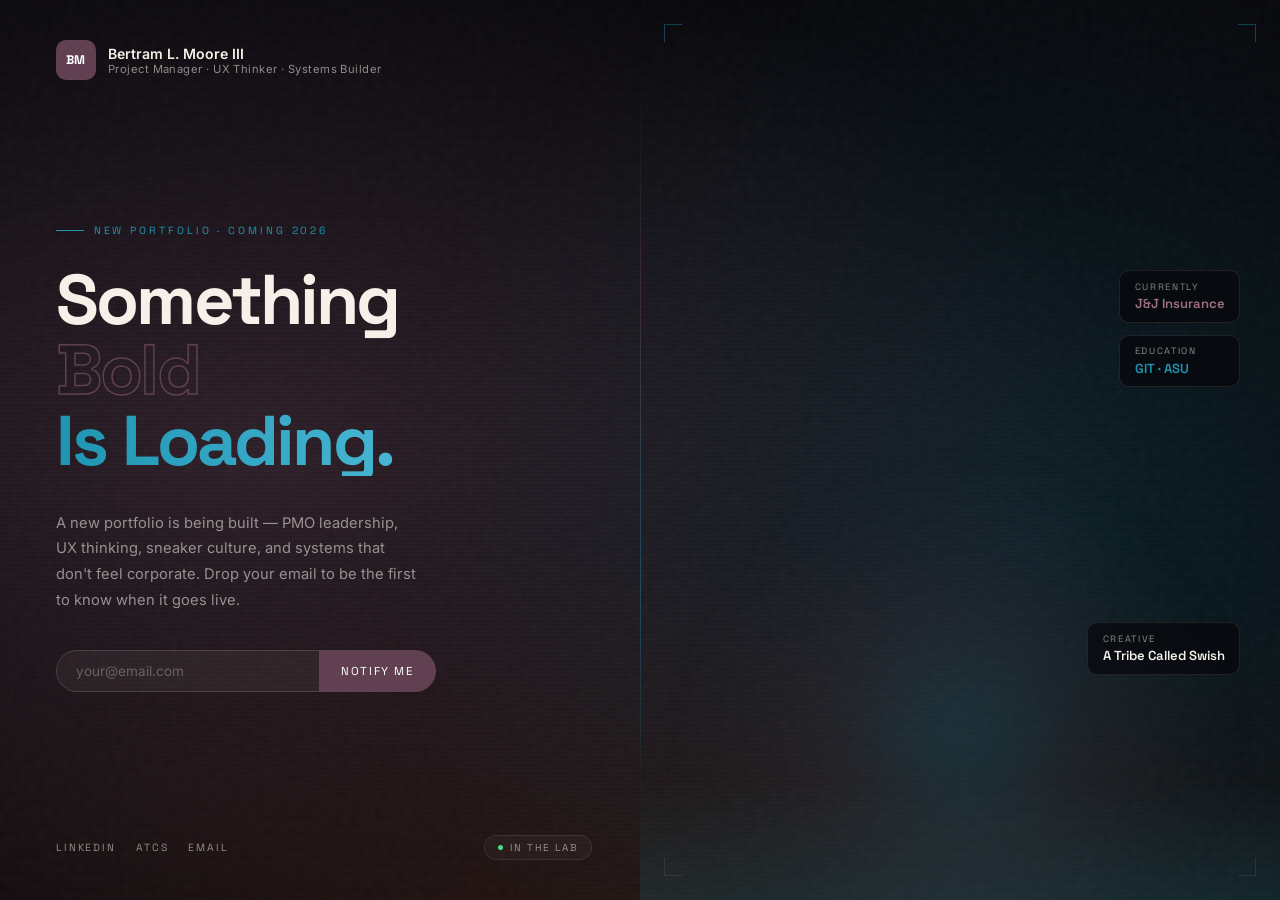
==== index.html @ ff836988 "Comming Soon Page coming soon page" ====
<!DOCTYPE html>
<html lang="en">
<head>
<meta charset="UTF-8"/>
<meta name="viewport" content="width=device-width, initial-scale=1.0"/>
<title>Bertram Moore — Coming Soon</title>
<link href="https://fonts.googleapis.com/css2?family=Space+Grotesk:wght@400;500;600;700&family=Inter:wght@300;400;500&display=swap" rel="stylesheet"/>
<style>
*, *::before, *::after { box-sizing: border-box; margin: 0; padding: 0; }

:root {
  --eggplant: #614051;
  --blue:     #1e95b2;
  --gold:     #dcc48e;
  --orange:   #e05a1a;
  --neon:     #39ff88;
  --text:     #f5f1e8;
  --muted:    rgba(245,241,232,0.55);
}

html, body {
  width: 100%; height: 100%;
  overflow: hidden;
}

body {
  background: #060608;
  color: var(--text);
  font-family: 'Inter', sans-serif;
  -webkit-font-smoothing: antialiased;
  position: relative;
}

/* ── BACKGROUND ── */
.bg-layer {
  position: fixed;
  inset: 0;
  z-index: 0;
}

/* Deep gradient base */
.bg-layer::before {
  content: '';
  position: absolute;
  inset: 0;
  background:
    radial-gradient(ellipse 70% 60% at 20% 50%, rgba(97,64,81,0.45), transparent),
    radial-gradient(ellipse 50% 70% at 80% 60%, rgba(30,149,178,0.18), transparent),
    radial-gradient(ellipse 80% 40% at 50% 100%, rgba(224,90,26,0.12), transparent),
    #06060a;
}

/* Scanline texture overlay */
.bg-layer::after {
  content: '';
  position: absolute;
  inset: 0;
  background-image: repeating-linear-gradient(
    0deg,
    transparent,
    transparent 2px,
    rgba(0,0,0,0.08) 2px,
    rgba(0,0,0,0.08) 4px
  );
  pointer-events: none;
}

/* Noise grain */
.grain {
  position: fixed;
  inset: -50%;
  width: 200%; height: 200%;
  z-index: 1;
  opacity: 0.035;
  pointer-events: none;
  background-image: url("data:image/svg+xml,%3Csvg viewBox='0 0 256 256' xmlns='http://www.w3.org/2000/svg'%3E%3Cfilter id='noise'%3E%3CfeTurbulence type='fractalNoise' baseFrequency='0.9' numOctaves='4' stitchTiles='stitch'/%3E%3C/filter%3E%3Crect width='100%25' height='100%25' filter='url(%23noise)'/%3E%3C/svg%3E");
  animation: grain-shift 0.5s steps(1) infinite;
}
@keyframes grain-shift {
  0%   { transform: translate(0, 0); }
  25%  { transform: translate(-2%, -3%); }
  50%  { transform: translate(3%, 1%); }
  75%  { transform: translate(-1%, 4%); }
  100% { transform: translate(2%, -2%); }
}

/* ── LAYOUT ── */
.page {
  position: relative;
  z-index: 10;
  width: 100vw;
  height: 100vh;
  display: grid;
  grid-template-columns: 1fr 1fr;
  overflow: hidden;
}

/* ── LEFT PANEL ── */
.left {
  display: flex;
  flex-direction: column;
  justify-content: space-between;
  padding: 2.5rem 3rem 2.5rem 3.5rem;
  position: relative;
  z-index: 10;
}

/* TOP — logo */
.logo-row {
  display: flex;
  align-items: center;
  gap: 0.75rem;
  opacity: 0;
  animation: fadeUp 0.8s ease 0.2s forwards;
}
.logo-mark {
  width: 40px; height: 40px;
  border-radius: 10px;
  background: var(--eggplant);
  display: flex; align-items: center; justify-content: center;
  font-family: 'Space Grotesk', sans-serif;
  font-size: 0.78rem; font-weight: 700;
  color: #fff; letter-spacing: 0.04em;
}
.logo-text {
  display: flex; flex-direction: column;
}
.logo-name {
  font-size: 0.88rem; font-weight: 600;
  color: var(--text);
}
.logo-role {
  font-size: 0.7rem;
  color: var(--muted);
  letter-spacing: 0.04em;
}

/* MIDDLE — main copy */
.hero-copy {
  flex: 1;
  display: flex;
  flex-direction: column;
  justify-content: center;
  padding: 2rem 0;
}

.kicker {
  display: inline-flex;
  align-items: center;
  gap: 0.6rem;
  font-family: 'Space Grotesk', sans-serif;
  font-size: 0.65rem;
  letter-spacing: 0.28em;
  text-transform: uppercase;
  color: var(--blue);
  margin-bottom: 1.75rem;
  opacity: 0;
  animation: fadeUp 0.8s ease 0.4s forwards;
}
.kicker-line {
  display: block;
  width: 28px; height: 1px;
  background: var(--blue);
}

.headline {
  font-family: 'Space Grotesk', sans-serif;
  font-size: clamp(3rem, 5.5vw, 5.2rem);
  font-weight: 700;
  letter-spacing: -0.04em;
  line-height: 1.0;
  padding-bottom: 0.15em;
  margin-bottom: 1.5rem;
  opacity: 0;
  animation: fadeUp 0.9s ease 0.55s forwards;
}

.headline .line-accent {
  display: block;
  color: transparent;
  -webkit-text-stroke: 1.5px var(--eggplant);
}

.headline .line-blue {
  display: block;
  background: linear-gradient(90deg, var(--blue), #5ec8e5);
  -webkit-background-clip: text;
  -webkit-text-fill-color: transparent;
  background-clip: text;
}

.subline {
  font-size: 0.92rem;
  color: var(--muted);
  line-height: 1.75;
  max-width: 360px;
  margin-bottom: 2.25rem;
  opacity: 0;
  animation: fadeUp 0.8s ease 0.7s forwards;
}

/* Notify form */
.notify-form {
  display: flex;
  gap: 0;
  max-width: 380px;
  opacity: 0;
  animation: fadeUp 0.8s ease 0.85s forwards;
}

.notify-input {
  flex: 1;
  background: rgba(245,241,232,0.05);
  border: 1px solid rgba(245,241,232,0.14);
  border-right: none;
  border-radius: 999px 0 0 999px;
  padding: 0.75rem 1.2rem;
  color: var(--text);
  font-family: 'Inter', sans-serif;
  font-size: 0.85rem;
  outline: none;
  transition: border-color 0.2s, background 0.2s;
}
.notify-input::placeholder { color: rgba(245,241,232,0.3); }
.notify-input:focus {
  border-color: rgba(30,149,178,0.5);
  background: rgba(30,149,178,0.05);
}

.notify-btn {
  background: var(--eggplant);
  color: #fff;
  border: none;
  border-radius: 0 999px 999px 0;
  padding: 0.75rem 1.4rem;
  font-family: 'Space Grotesk', sans-serif;
  font-size: 0.72rem;
  letter-spacing: 0.14em;
  text-transform: uppercase;
  cursor: pointer;
  transition: filter 0.18s, box-shadow 0.18s;
  white-space: nowrap;
}
.notify-btn:hover {
  filter: brightness(1.12);
  box-shadow: 0 4px 20px rgba(97,64,81,0.5);
}

/* BOTTOM — social + status */
.bottom-row {
  display: flex;
  align-items: center;
  justify-content: space-between;
  opacity: 0;
  animation: fadeUp 0.8s ease 1s forwards;
}

.social-links {
  display: flex;
  gap: 1.25rem;
}
.social-link {
  font-family: 'Space Grotesk', sans-serif;
  font-size: 0.65rem;
  letter-spacing: 0.18em;
  text-transform: uppercase;
  text-decoration: none;
  color: var(--muted);
  transition: color 0.2s;
}
.social-link:hover { color: var(--blue); }

.status-pill {
  display: inline-flex;
  align-items: center;
  gap: 0.45rem;
  font-family: 'Space Grotesk', sans-serif;
  font-size: 0.62rem;
  letter-spacing: 0.16em;
  text-transform: uppercase;
  color: var(--muted);
  padding: 0.3rem 0.8rem;
  border-radius: 999px;
  border: 1px solid rgba(245,241,232,0.1);
  background: rgba(245,241,232,0.03);
}
.status-dot {
  width: 5px; height: 5px;
  border-radius: 50%;
  background: #4ade80;
  animation: pulse-dot 2s ease-in-out infinite;
}
@keyframes pulse-dot {
  0%,100% { opacity: 1; box-shadow: 0 0 0 0 rgba(74,222,128,0.4); }
  50% { opacity: 0.6; box-shadow: 0 0 0 4px rgba(74,222,128,0); }
}

/* ── RIGHT PANEL — video ── */
.right {
  position: relative;
  display: flex;
  align-items: flex-end;
  justify-content: center;
  overflow: hidden;
}

/* Ambient glow behind character */
.glow-blob {
  position: absolute;
  bottom: -10%;
  left: 50%;
  transform: translateX(-50%);
  width: 500px;
  height: 500px;
  border-radius: 50%;
  background: radial-gradient(circle, rgba(30,149,178,0.22), rgba(97,64,81,0.15), transparent 70%);
  filter: blur(40px);
  animation: glow-breathe 4s ease-in-out infinite;
  z-index: 0;
}
@keyframes glow-breathe {
  0%,100% { opacity: 0.7; transform: translateX(-50%) scale(1); }
  50% { opacity: 1; transform: translateX(-50%) scale(1.08); }
}

/* Electric arc floor reflection */
.floor-line {
  position: absolute;
  bottom: 0;
  left: 0; right: 0;
  height: 120px;
  background: linear-gradient(
    to top,
    rgba(30,149,178,0.15),
    transparent
  );
  z-index: 1;
}

/* Vertical rule on left edge of right panel */
.right::before {
  content: '';
  position: absolute;
  left: 0; top: 10%; bottom: 10%;
  width: 1px;
  background: linear-gradient(
    to bottom,
    transparent,
    rgba(97,64,81,0.5) 30%,
    rgba(30,149,178,0.4) 70%,
    transparent
  );
  z-index: 5;
}

.video-wrap {
  position: relative;
  z-index: 10;
  width: 100%;
  height: 100%;
  display: flex;
  align-items: flex-end;
  justify-content: center;
}

video {
  height: 105%;
  width: auto;
  max-width: none;
  object-fit: contain;
  object-position: bottom center;
  /* mix-blend-mode: screen handles any remaining fringing */
  mix-blend-mode: screen;
  filter: drop-shadow(0 0 40px rgba(30,149,178,0.5)) drop-shadow(0 0 80px rgba(97,64,81,0.3));
  opacity: 0;
  animation: heroReveal 1.2s ease 0.3s forwards;
  transform-origin: bottom center;
}

@keyframes heroReveal {
  from { opacity: 0; transform: scale(0.97) translateY(20px); }
  to   { opacity: 1; transform: scale(1) translateY(0); }
}

/* Corner HUD elements */
.hud-tl, .hud-tr, .hud-bl, .hud-br {
  position: absolute;
  width: 18px; height: 18px;
  opacity: 0.4;
}
.hud-tl { top: 1.5rem; left: 1.5rem; border-top: 1.5px solid var(--blue); border-left: 1.5px solid var(--blue); }
.hud-tr { top: 1.5rem; right: 1.5rem; border-top: 1.5px solid var(--blue); border-right: 1.5px solid var(--blue); }
.hud-bl { bottom: 1.5rem; left: 1.5rem; border-bottom: 1.5px solid var(--eggplant); border-left: 1.5px solid var(--eggplant); }
.hud-br { bottom: 1.5rem; right: 1.5rem; border-bottom: 1.5px solid var(--eggplant); border-right: 1.5px solid var(--eggplant); }

/* Floating stat pills on right side */
.stat-float {
  position: absolute;
  right: 2.5rem;
  display: flex;
  flex-direction: column;
  gap: 0.75rem;
  z-index: 20;
}
.stat-float.top { top: 30%; }
.stat-float.bottom { bottom: 25%; }

.stat-chip {
  background: rgba(6,6,10,0.7);
  border: 1px solid rgba(245,241,232,0.1);
  border-radius: 10px;
  padding: 0.6rem 0.9rem;
  backdrop-filter: blur(12px);
  opacity: 0;
  animation: fadeLeft 0.7s ease forwards;
}
.stat-chip:nth-child(1) { animation-delay: 1.1s; }
.stat-chip:nth-child(2) { animation-delay: 1.3s; }

.stat-chip-label {
  font-family: 'Space Grotesk', sans-serif;
  font-size: 0.58rem;
  letter-spacing: 0.18em;
  text-transform: uppercase;
  color: var(--muted);
  margin-bottom: 0.15rem;
}
.stat-chip-value {
  font-family: 'Space Grotesk', sans-serif;
  font-size: 0.82rem;
  font-weight: 600;
  color: var(--text);
}
.stat-chip-value.blue { color: var(--blue); }
.stat-chip-value.egg { color: #a0707f; }

/* ── ANIMATIONS ── */
@keyframes fadeUp {
  from { opacity: 0; transform: translateY(18px); }
  to   { opacity: 1; transform: translateY(0); }
}
@keyframes fadeLeft {
  from { opacity: 0; transform: translateX(16px); }
  to   { opacity: 1; transform: translateX(0); }
}

/* ── SUCCESS STATE ── */
.success-msg {
  display: none;
  font-family: 'Space Grotesk', sans-serif;
  font-size: 0.8rem;
  letter-spacing: 0.12em;
  text-transform: uppercase;
  color: #4ade80;
  margin-top: 0.5rem;
}

/* ── RESPONSIVE ── */
@media (max-width: 580px) {
  .page {
    grid-template-columns: 1fr;
    grid-template-rows: auto 1fr;
    overflow-y: auto;
    height: auto;
    min-height: 100vh;
  }
  .left {
    padding: 2rem 1.75rem;
    order: 2;
  }
  .right {
    order: 1;
    height: 55vw;
    min-height: 280px;
  }
  video { height: 110%; }
  .stat-float { display: none; }
  html, body { overflow: auto; }
}
</style>
</head>
<body>

<div class="bg-layer"></div>
<div class="grain"></div>

<div class="page">

  <!-- ── LEFT ── -->
  <div class="left">

    <!-- Logo -->
    <div class="logo-row">
      <div class="logo-mark">BM</div>
      <div class="logo-text">
        <span class="logo-name">Bertram L. Moore III</span>
        <span class="logo-role">Project Manager · UX Thinker · Systems Builder</span>
      </div>
    </div>

    <!-- Hero copy -->
    <div class="hero-copy">
      <span class="kicker">
        <span class="kicker-line"></span>
        New Portfolio · Coming 2026
      </span>

      <h1 class="headline">
        Something<br/>
        <span class="line-accent">Bold</span>
        <span class="line-blue">Is Loading.</span>
      </h1>

      <p class="subline">
        A new portfolio is being built — PMO leadership, UX thinking, sneaker culture, and systems that don't feel corporate. Drop your email to be the first to know when it goes live.
      </p>

      <div>
        <form class="notify-form" id="notifyForm">
          <input
            class="notify-input"
            type="email"
            placeholder="your@email.com"
            required
            id="emailInput"
          />
          <button class="notify-btn" type="submit">Notify Me</button>
        </form>
        <p class="success-msg" id="successMsg">✓ &nbsp;You're on the list. See you soon.</p>
      </div>
    </div>

    <!-- Bottom row -->
    <div class="bottom-row">
      <div class="social-links">
        <a href="https://www.linkedin.com/in/bertram-moore/" target="_blank" class="social-link">LinkedIn</a>
        <a href="https://www.youtube.com/@atribecalledswish" target="_blank" class="social-link">ATCS</a>
        <a href="/cdn-cgi/l/email-protection#573f323b3b38173532252325363a3a383825327934383a" class="social-link">Email</a>
      </div>
      <span class="status-pill">
        <span class="status-dot"></span>
        In the Lab
      </span>
    </div>

  </div>

  <!-- ── RIGHT ── -->
  <div class="right">
    <div class="glow-blob"></div>
    <div class="floor-line"></div>

    <!-- HUD corners -->
    <div class="hud-tl"></div>
    <div class="hud-tr"></div>
    <div class="hud-bl"></div>
    <div class="hud-br"></div>

    <!-- Floating stat chips -->
    <div class="stat-float top">
      <div class="stat-chip">
        <div class="stat-chip-label">Currently</div>
        <div class="stat-chip-value egg">J&J Insurance</div>
      </div>
      <div class="stat-chip">
        <div class="stat-chip-label">Education</div>
        <div class="stat-chip-value blue">GIT · ASU</div>
      </div>
    </div>

    <div class="stat-float bottom">
      <div class="stat-chip" style="animation-delay:1.5s">
        <div class="stat-chip-label">Creative</div>
        <div class="stat-chip-value">A Tribe Called Swish</div>
      </div>
    </div>

    <!-- Video -->
    <div class="video-wrap">
      <video
        autoplay
        loop
        muted
        playsinline
        id="heroVideo"
        src="hero.mp4"
      ></video>
    </div>

  </div>

</div>

<script>
  // Video swap at mobile breakpoint
  const video = document.getElementById('heroVideo');
  const BREAKPOINT = 580;

  function updateVideo() {
    const desired = window.innerWidth <= BREAKPOINT ? 'hero2.mp4' : 'hero.mp4';
    if (video.getAttribute('src') !== desired) {
      video.src = desired;
      video.load();
      video.play().catch(() => {});
    }
  }

  updateVideo();
  window.addEventListener('resize', updateVideo);

  // Form submit
  const form = document.getElementById('notifyForm');
  const input = document.getElementById('emailInput');
  const msg = document.getElementById('successMsg');

  form.addEventListener('submit', (e) => {
    e.preventDefault();
    if (input.value) {
      form.style.display = 'none';
      msg.style.display = 'block';
    }
  });
</script>
</body>
</html>
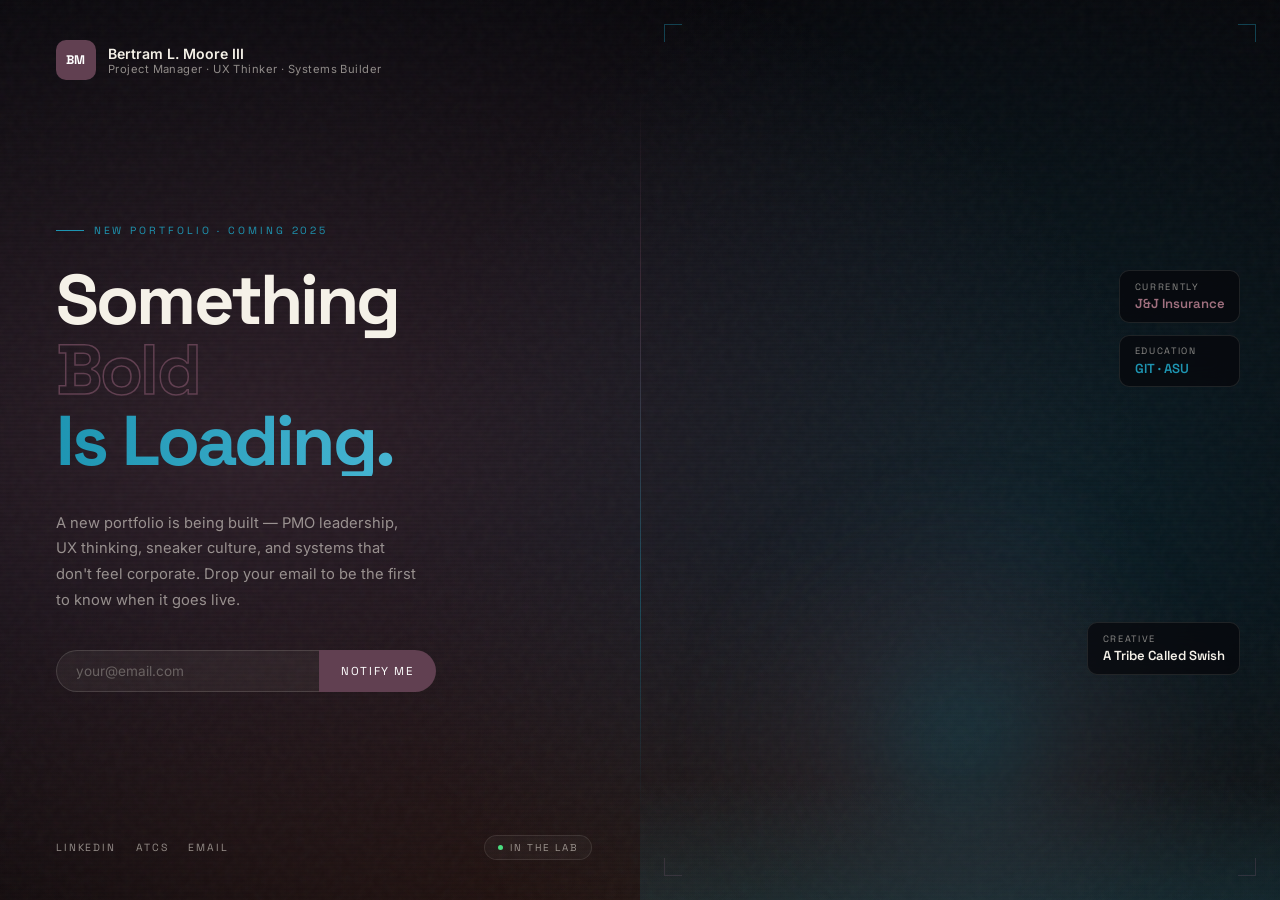
==== commit b7cb26af: "Update index.html" ====
--- a/index.html
+++ b/index.html
@@ -502,7 +502,7 @@
     <div class="hero-copy">
       <span class="kicker">
         <span class="kicker-line"></span>
-        New Portfolio · Coming 2026
+        New Portfolio · Coming 2025
       </span>
 
       <h1 class="headline">
@@ -613,11 +613,24 @@
   const input = document.getElementById('emailInput');
   const msg = document.getElementById('successMsg');
 
-  form.addEventListener('submit', (e) => {
+  form.addEventListener('submit', async (e) => {
     e.preventDefault();
     if (input.value) {
-      form.style.display = 'none';
-      msg.style.display = 'block';
+      try {
+        const res = await fetch('https://formspree.io/f/mbdzlgyp', {
+          method: 'POST',
+          headers: { 'Accept': 'application/json', 'Content-Type': 'application/json' },
+          body: JSON.stringify({ email: input.value })
+        });
+        if (res.ok) {
+          form.style.display = 'none';
+          msg.style.display = 'block';
+        } else {
+          alert('Something went wrong. Please try again.');
+        }
+      } catch (err) {
+        alert('Something went wrong. Please try again.');
+      }
     }
   });
 </script>
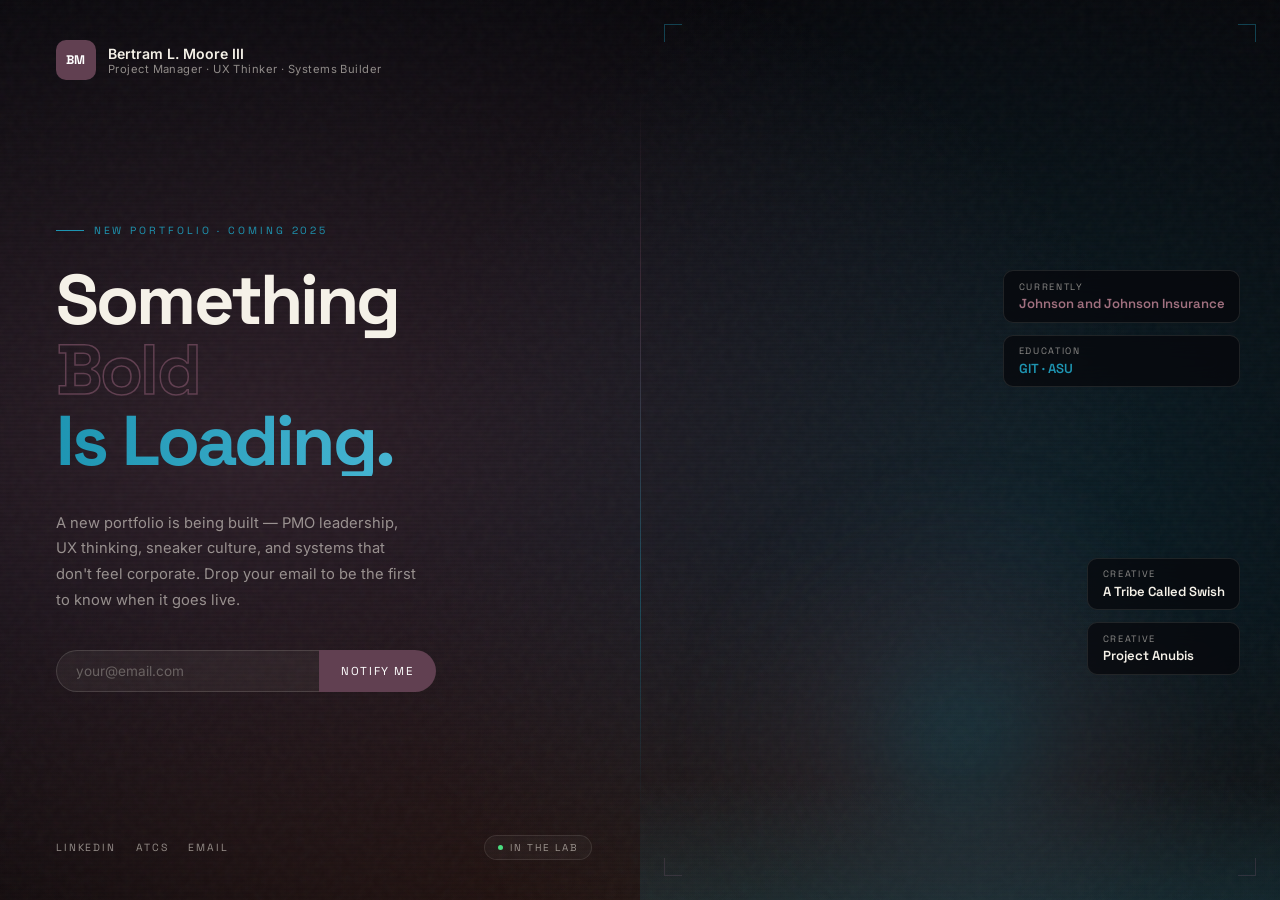
==== commit ac951edb: "Updated Currently, Form Others stuff Contact FOrm Update" ====
--- a/index.html
+++ b/index.html
@@ -560,7 +560,7 @@
     <div class="stat-float top">
       <div class="stat-chip">
         <div class="stat-chip-label">Currently</div>
-        <div class="stat-chip-value egg">J&J Insurance</div>
+        <div class="stat-chip-value egg">Johnson and Johnson Insurance</div>
       </div>
       <div class="stat-chip">
         <div class="stat-chip-label">Education</div>
@@ -572,6 +572,10 @@
       <div class="stat-chip" style="animation-delay:1.5s">
         <div class="stat-chip-label">Creative</div>
         <div class="stat-chip-value">A Tribe Called Swish</div>
+      </div>
+      <div class="stat-chip" style="animation-delay:1.7s">
+        <div class="stat-chip-label">Creative</div>
+        <div class="stat-chip-value">Project Anubis</div>
       </div>
     </div>
 
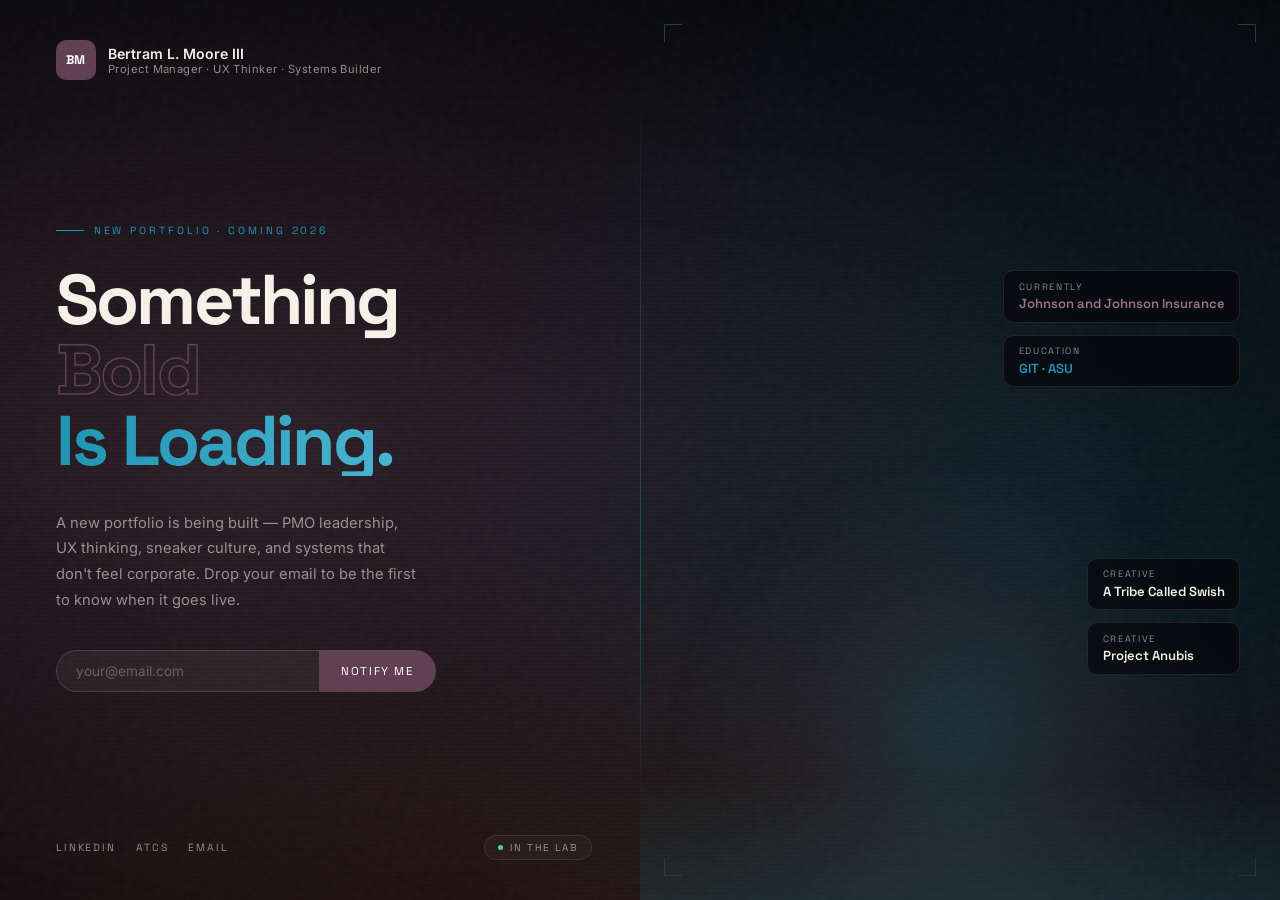
==== commit c4dc65a8: "Updates" ====
--- a/index.html
+++ b/index.html
@@ -456,7 +456,7 @@
 }
 
 /* ── RESPONSIVE ── */
-@media (max-width: 580px) {
+@media (max-width: 900px) {
   .page {
     grid-template-columns: 1fr;
     grid-template-rows: auto 1fr;
@@ -465,17 +465,22 @@
     min-height: 100vh;
   }
   .left {
-    padding: 2rem 1.75rem;
+    padding: 3rem 2rem;
     order: 2;
   }
+  .notify-form { max-width: 100%; }
   .right {
     order: 1;
-    height: 55vw;
-    min-height: 280px;
+    height: 60vw;
+    min-height: 320px;
   }
-  video { height: 110%; }
+  video { height: 115%; }
   .stat-float { display: none; }
   html, body { overflow: auto; }
+}
+@media (max-width: 580px) {
+  .headline { font-size: 3rem; }
+  .logo-row { flex-direction: column; align-items: flex-start; gap: 0.5rem; }
 }
 </style>
 </head>
@@ -502,7 +507,7 @@
     <div class="hero-copy">
       <span class="kicker">
         <span class="kicker-line"></span>
-        New Portfolio · Coming 2025
+        New Portfolio · Coming 2026
       </span>
 
       <h1 class="headline">
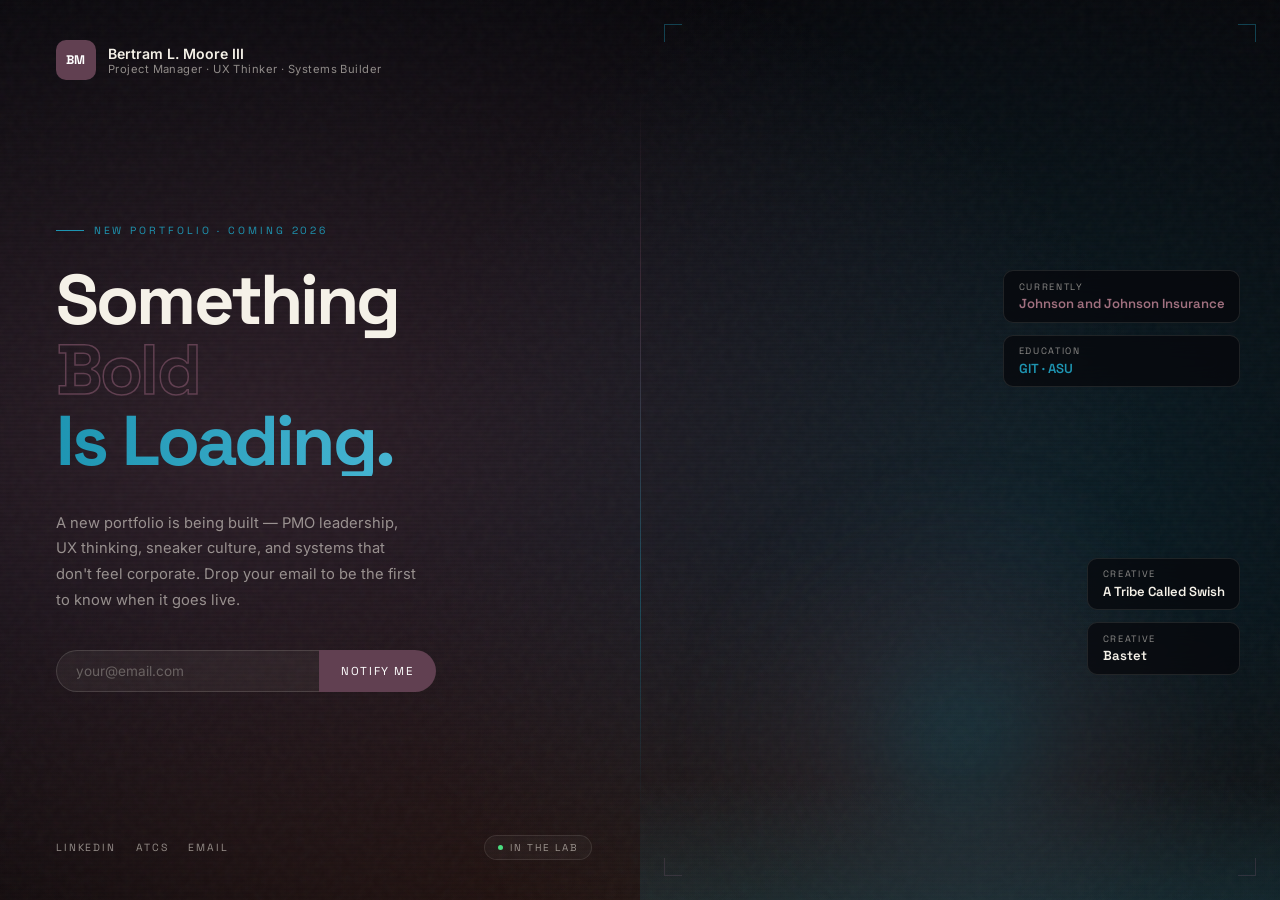
==== commit 48fbfda3: "Update" ====
--- a/index.html
+++ b/index.html
@@ -1,606 +1,756 @@
 <!DOCTYPE html>
 <html lang="en">
+
 <head>
-<meta charset="UTF-8"/>
-<meta name="viewport" content="width=device-width, initial-scale=1.0"/>
-<title>Bertram Moore — Coming Soon</title>
-<link href="https://fonts.googleapis.com/css2?family=Space+Grotesk:wght@400;500;600;700&family=Inter:wght@300;400;500&display=swap" rel="stylesheet"/>
-<style>
-*, *::before, *::after { box-sizing: border-box; margin: 0; padding: 0; }
-
-:root {
-  --eggplant: #614051;
-  --blue:     #1e95b2;
-  --gold:     #dcc48e;
-  --orange:   #e05a1a;
-  --neon:     #39ff88;
-  --text:     #f5f1e8;
-  --muted:    rgba(245,241,232,0.55);
-}
-
-html, body {
-  width: 100%; height: 100%;
-  overflow: hidden;
-}
-
-body {
-  background: #060608;
-  color: var(--text);
-  font-family: 'Inter', sans-serif;
-  -webkit-font-smoothing: antialiased;
-  position: relative;
-}
-
-/* ── BACKGROUND ── */
-.bg-layer {
-  position: fixed;
-  inset: 0;
-  z-index: 0;
-}
-
-/* Deep gradient base */
-.bg-layer::before {
-  content: '';
-  position: absolute;
-  inset: 0;
-  background:
-    radial-gradient(ellipse 70% 60% at 20% 50%, rgba(97,64,81,0.45), transparent),
-    radial-gradient(ellipse 50% 70% at 80% 60%, rgba(30,149,178,0.18), transparent),
-    radial-gradient(ellipse 80% 40% at 50% 100%, rgba(224,90,26,0.12), transparent),
-    #06060a;
-}
-
-/* Scanline texture overlay */
-.bg-layer::after {
-  content: '';
-  position: absolute;
-  inset: 0;
-  background-image: repeating-linear-gradient(
-    0deg,
-    transparent,
-    transparent 2px,
-    rgba(0,0,0,0.08) 2px,
-    rgba(0,0,0,0.08) 4px
-  );
-  pointer-events: none;
-}
-
-/* Noise grain */
-.grain {
-  position: fixed;
-  inset: -50%;
-  width: 200%; height: 200%;
-  z-index: 1;
-  opacity: 0.035;
-  pointer-events: none;
-  background-image: url("data:image/svg+xml,%3Csvg viewBox='0 0 256 256' xmlns='http://www.w3.org/2000/svg'%3E%3Cfilter id='noise'%3E%3CfeTurbulence type='fractalNoise' baseFrequency='0.9' numOctaves='4' stitchTiles='stitch'/%3E%3C/filter%3E%3Crect width='100%25' height='100%25' filter='url(%23noise)'/%3E%3C/svg%3E");
-  animation: grain-shift 0.5s steps(1) infinite;
-}
-@keyframes grain-shift {
-  0%   { transform: translate(0, 0); }
-  25%  { transform: translate(-2%, -3%); }
-  50%  { transform: translate(3%, 1%); }
-  75%  { transform: translate(-1%, 4%); }
-  100% { transform: translate(2%, -2%); }
-}
-
-/* ── LAYOUT ── */
-.page {
-  position: relative;
-  z-index: 10;
-  width: 100vw;
-  height: 100vh;
-  display: grid;
-  grid-template-columns: 1fr 1fr;
-  overflow: hidden;
-}
-
-/* ── LEFT PANEL ── */
-.left {
-  display: flex;
-  flex-direction: column;
-  justify-content: space-between;
-  padding: 2.5rem 3rem 2.5rem 3.5rem;
-  position: relative;
-  z-index: 10;
-}
-
-/* TOP — logo */
-.logo-row {
-  display: flex;
-  align-items: center;
-  gap: 0.75rem;
-  opacity: 0;
-  animation: fadeUp 0.8s ease 0.2s forwards;
-}
-.logo-mark {
-  width: 40px; height: 40px;
-  border-radius: 10px;
-  background: var(--eggplant);
-  display: flex; align-items: center; justify-content: center;
-  font-family: 'Space Grotesk', sans-serif;
-  font-size: 0.78rem; font-weight: 700;
-  color: #fff; letter-spacing: 0.04em;
-}
-.logo-text {
-  display: flex; flex-direction: column;
-}
-.logo-name {
-  font-size: 0.88rem; font-weight: 600;
-  color: var(--text);
-}
-.logo-role {
-  font-size: 0.7rem;
-  color: var(--muted);
-  letter-spacing: 0.04em;
-}
-
-/* MIDDLE — main copy */
-.hero-copy {
-  flex: 1;
-  display: flex;
-  flex-direction: column;
-  justify-content: center;
-  padding: 2rem 0;
-}
-
-.kicker {
-  display: inline-flex;
-  align-items: center;
-  gap: 0.6rem;
-  font-family: 'Space Grotesk', sans-serif;
-  font-size: 0.65rem;
-  letter-spacing: 0.28em;
-  text-transform: uppercase;
-  color: var(--blue);
-  margin-bottom: 1.75rem;
-  opacity: 0;
-  animation: fadeUp 0.8s ease 0.4s forwards;
-}
-.kicker-line {
-  display: block;
-  width: 28px; height: 1px;
-  background: var(--blue);
-}
-
-.headline {
-  font-family: 'Space Grotesk', sans-serif;
-  font-size: clamp(3rem, 5.5vw, 5.2rem);
-  font-weight: 700;
-  letter-spacing: -0.04em;
-  line-height: 1.0;
-  padding-bottom: 0.15em;
-  margin-bottom: 1.5rem;
-  opacity: 0;
-  animation: fadeUp 0.9s ease 0.55s forwards;
-}
-
-.headline .line-accent {
-  display: block;
-  color: transparent;
-  -webkit-text-stroke: 1.5px var(--eggplant);
-}
-
-.headline .line-blue {
-  display: block;
-  background: linear-gradient(90deg, var(--blue), #5ec8e5);
-  -webkit-background-clip: text;
-  -webkit-text-fill-color: transparent;
-  background-clip: text;
-}
-
-.subline {
-  font-size: 0.92rem;
-  color: var(--muted);
-  line-height: 1.75;
-  max-width: 360px;
-  margin-bottom: 2.25rem;
-  opacity: 0;
-  animation: fadeUp 0.8s ease 0.7s forwards;
-}
-
-/* Notify form */
-.notify-form {
-  display: flex;
-  gap: 0;
-  max-width: 380px;
-  opacity: 0;
-  animation: fadeUp 0.8s ease 0.85s forwards;
-}
-
-.notify-input {
-  flex: 1;
-  background: rgba(245,241,232,0.05);
-  border: 1px solid rgba(245,241,232,0.14);
-  border-right: none;
-  border-radius: 999px 0 0 999px;
-  padding: 0.75rem 1.2rem;
-  color: var(--text);
-  font-family: 'Inter', sans-serif;
-  font-size: 0.85rem;
-  outline: none;
-  transition: border-color 0.2s, background 0.2s;
-}
-.notify-input::placeholder { color: rgba(245,241,232,0.3); }
-.notify-input:focus {
-  border-color: rgba(30,149,178,0.5);
-  background: rgba(30,149,178,0.05);
-}
-
-.notify-btn {
-  background: var(--eggplant);
-  color: #fff;
-  border: none;
-  border-radius: 0 999px 999px 0;
-  padding: 0.75rem 1.4rem;
-  font-family: 'Space Grotesk', sans-serif;
-  font-size: 0.72rem;
-  letter-spacing: 0.14em;
-  text-transform: uppercase;
-  cursor: pointer;
-  transition: filter 0.18s, box-shadow 0.18s;
-  white-space: nowrap;
-}
-.notify-btn:hover {
-  filter: brightness(1.12);
-  box-shadow: 0 4px 20px rgba(97,64,81,0.5);
-}
-
-/* BOTTOM — social + status */
-.bottom-row {
-  display: flex;
-  align-items: center;
-  justify-content: space-between;
-  opacity: 0;
-  animation: fadeUp 0.8s ease 1s forwards;
-}
-
-.social-links {
-  display: flex;
-  gap: 1.25rem;
-}
-.social-link {
-  font-family: 'Space Grotesk', sans-serif;
-  font-size: 0.65rem;
-  letter-spacing: 0.18em;
-  text-transform: uppercase;
-  text-decoration: none;
-  color: var(--muted);
-  transition: color 0.2s;
-}
-.social-link:hover { color: var(--blue); }
-
-.status-pill {
-  display: inline-flex;
-  align-items: center;
-  gap: 0.45rem;
-  font-family: 'Space Grotesk', sans-serif;
-  font-size: 0.62rem;
-  letter-spacing: 0.16em;
-  text-transform: uppercase;
-  color: var(--muted);
-  padding: 0.3rem 0.8rem;
-  border-radius: 999px;
-  border: 1px solid rgba(245,241,232,0.1);
-  background: rgba(245,241,232,0.03);
-}
-.status-dot {
-  width: 5px; height: 5px;
-  border-radius: 50%;
-  background: #4ade80;
-  animation: pulse-dot 2s ease-in-out infinite;
-}
-@keyframes pulse-dot {
-  0%,100% { opacity: 1; box-shadow: 0 0 0 0 rgba(74,222,128,0.4); }
-  50% { opacity: 0.6; box-shadow: 0 0 0 4px rgba(74,222,128,0); }
-}
-
-/* ── RIGHT PANEL — video ── */
-.right {
-  position: relative;
-  display: flex;
-  align-items: flex-end;
-  justify-content: center;
-  overflow: hidden;
-}
-
-/* Ambient glow behind character */
-.glow-blob {
-  position: absolute;
-  bottom: -10%;
-  left: 50%;
-  transform: translateX(-50%);
-  width: 500px;
-  height: 500px;
-  border-radius: 50%;
-  background: radial-gradient(circle, rgba(30,149,178,0.22), rgba(97,64,81,0.15), transparent 70%);
-  filter: blur(40px);
-  animation: glow-breathe 4s ease-in-out infinite;
-  z-index: 0;
-}
-@keyframes glow-breathe {
-  0%,100% { opacity: 0.7; transform: translateX(-50%) scale(1); }
-  50% { opacity: 1; transform: translateX(-50%) scale(1.08); }
-}
-
-/* Electric arc floor reflection */
-.floor-line {
-  position: absolute;
-  bottom: 0;
-  left: 0; right: 0;
-  height: 120px;
-  background: linear-gradient(
-    to top,
-    rgba(30,149,178,0.15),
-    transparent
-  );
-  z-index: 1;
-}
-
-/* Vertical rule on left edge of right panel */
-.right::before {
-  content: '';
-  position: absolute;
-  left: 0; top: 10%; bottom: 10%;
-  width: 1px;
-  background: linear-gradient(
-    to bottom,
-    transparent,
-    rgba(97,64,81,0.5) 30%,
-    rgba(30,149,178,0.4) 70%,
-    transparent
-  );
-  z-index: 5;
-}
-
-.video-wrap {
-  position: relative;
-  z-index: 10;
-  width: 100%;
-  height: 100%;
-  display: flex;
-  align-items: flex-end;
-  justify-content: center;
-}
-
-video {
-  height: 105%;
-  width: auto;
-  max-width: none;
-  object-fit: contain;
-  object-position: bottom center;
-  /* mix-blend-mode: screen handles any remaining fringing */
-  mix-blend-mode: screen;
-  filter: drop-shadow(0 0 40px rgba(30,149,178,0.5)) drop-shadow(0 0 80px rgba(97,64,81,0.3));
-  opacity: 0;
-  animation: heroReveal 1.2s ease 0.3s forwards;
-  transform-origin: bottom center;
-}
-
-@keyframes heroReveal {
-  from { opacity: 0; transform: scale(0.97) translateY(20px); }
-  to   { opacity: 1; transform: scale(1) translateY(0); }
-}
-
-/* Corner HUD elements */
-.hud-tl, .hud-tr, .hud-bl, .hud-br {
-  position: absolute;
-  width: 18px; height: 18px;
-  opacity: 0.4;
-}
-.hud-tl { top: 1.5rem; left: 1.5rem; border-top: 1.5px solid var(--blue); border-left: 1.5px solid var(--blue); }
-.hud-tr { top: 1.5rem; right: 1.5rem; border-top: 1.5px solid var(--blue); border-right: 1.5px solid var(--blue); }
-.hud-bl { bottom: 1.5rem; left: 1.5rem; border-bottom: 1.5px solid var(--eggplant); border-left: 1.5px solid var(--eggplant); }
-.hud-br { bottom: 1.5rem; right: 1.5rem; border-bottom: 1.5px solid var(--eggplant); border-right: 1.5px solid var(--eggplant); }
-
-/* Floating stat pills on right side */
-.stat-float {
-  position: absolute;
-  right: 2.5rem;
-  display: flex;
-  flex-direction: column;
-  gap: 0.75rem;
-  z-index: 20;
-}
-.stat-float.top { top: 30%; }
-.stat-float.bottom { bottom: 25%; }
-
-.stat-chip {
-  background: rgba(6,6,10,0.7);
-  border: 1px solid rgba(245,241,232,0.1);
-  border-radius: 10px;
-  padding: 0.6rem 0.9rem;
-  backdrop-filter: blur(12px);
-  opacity: 0;
-  animation: fadeLeft 0.7s ease forwards;
-}
-.stat-chip:nth-child(1) { animation-delay: 1.1s; }
-.stat-chip:nth-child(2) { animation-delay: 1.3s; }
-
-.stat-chip-label {
-  font-family: 'Space Grotesk', sans-serif;
-  font-size: 0.58rem;
-  letter-spacing: 0.18em;
-  text-transform: uppercase;
-  color: var(--muted);
-  margin-bottom: 0.15rem;
-}
-.stat-chip-value {
-  font-family: 'Space Grotesk', sans-serif;
-  font-size: 0.82rem;
-  font-weight: 600;
-  color: var(--text);
-}
-.stat-chip-value.blue { color: var(--blue); }
-.stat-chip-value.egg { color: #a0707f; }
-
-/* ── ANIMATIONS ── */
-@keyframes fadeUp {
-  from { opacity: 0; transform: translateY(18px); }
-  to   { opacity: 1; transform: translateY(0); }
-}
-@keyframes fadeLeft {
-  from { opacity: 0; transform: translateX(16px); }
-  to   { opacity: 1; transform: translateX(0); }
-}
-
-/* ── SUCCESS STATE ── */
-.success-msg {
-  display: none;
-  font-family: 'Space Grotesk', sans-serif;
-  font-size: 0.8rem;
-  letter-spacing: 0.12em;
-  text-transform: uppercase;
-  color: #4ade80;
-  margin-top: 0.5rem;
-}
-
-/* ── RESPONSIVE ── */
-@media (max-width: 900px) {
-  .page {
-    grid-template-columns: 1fr;
-    grid-template-rows: auto 1fr;
-    overflow-y: auto;
-    height: auto;
-    min-height: 100vh;
-  }
-  .left {
-    padding: 3rem 2rem;
-    order: 2;
-  }
-  .notify-form { max-width: 100%; }
-  .right {
-    order: 1;
-    height: 60vw;
-    min-height: 320px;
-  }
-  video { height: 115%; }
-  .stat-float { display: none; }
-  html, body { overflow: auto; }
-}
-@media (max-width: 580px) {
-  .headline { font-size: 3rem; }
-  .logo-row { flex-direction: column; align-items: flex-start; gap: 0.5rem; }
-}
-</style>
+  <meta charset="UTF-8" />
+  <meta name="viewport" content="width=device-width, initial-scale=1.0" />
+  <title>Bertram Moore — Coming Soon</title>
+  <link
+    href="https://fonts.googleapis.com/css2?family=Space+Grotesk:wght@400;500;600;700&family=Inter:wght@300;400;500&display=swap"
+    rel="stylesheet" />
+  <style>
+    *,
+    *::before,
+    *::after {
+      box-sizing: border-box;
+      margin: 0;
+      padding: 0;
+    }
+
+    :root {
+      --eggplant: #614051;
+      --blue: #1e95b2;
+      --gold: #dcc48e;
+      --orange: #e05a1a;
+      --neon: #39ff88;
+      --text: #f5f1e8;
+      --muted: rgba(245, 241, 232, 0.55);
+    }
+
+    html,
+    body {
+      width: 100%;
+      height: 100%;
+      overflow: hidden;
+    }
+
+    body {
+      background: #060608;
+      color: var(--text);
+      font-family: 'Inter', sans-serif;
+      -webkit-font-smoothing: antialiased;
+      position: relative;
+    }
+
+    /* ── BACKGROUND ── */
+    .bg-layer {
+      position: fixed;
+      inset: 0;
+      z-index: 0;
+    }
+
+    /* Deep gradient base */
+    .bg-layer::before {
+      content: '';
+      position: absolute;
+      inset: 0;
+      background:
+        radial-gradient(ellipse 70% 60% at 20% 50%, rgba(97, 64, 81, 0.45), transparent),
+        radial-gradient(ellipse 50% 70% at 80% 60%, rgba(30, 149, 178, 0.18), transparent),
+        radial-gradient(ellipse 80% 40% at 50% 100%, rgba(224, 90, 26, 0.12), transparent),
+        #06060a;
+    }
+
+    /* Scanline texture overlay */
+    .bg-layer::after {
+      content: '';
+      position: absolute;
+      inset: 0;
+      background-image: repeating-linear-gradient(0deg,
+          transparent,
+          transparent 2px,
+          rgba(0, 0, 0, 0.08) 2px,
+          rgba(0, 0, 0, 0.08) 4px);
+      pointer-events: none;
+    }
+
+    /* Noise grain */
+    .grain {
+      position: fixed;
+      inset: -50%;
+      width: 200%;
+      height: 200%;
+      z-index: 1;
+      opacity: 0.035;
+      pointer-events: none;
+      background-image: url("data:image/svg+xml,%3Csvg viewBox='0 0 256 256' xmlns='http://www.w3.org/2000/svg'%3E%3Cfilter id='noise'%3E%3CfeTurbulence type='fractalNoise' baseFrequency='0.9' numOctaves='4' stitchTiles='stitch'/%3E%3C/filter%3E%3Crect width='100%25' height='100%25' filter='url(%23noise)'/%3E%3C/svg%3E");
+      animation: grain-shift 0.5s steps(1) infinite;
+    }
+
+    @keyframes grain-shift {
+      0% {
+        transform: translate(0, 0);
+      }
+
+      25% {
+        transform: translate(-2%, -3%);
+      }
+
+      50% {
+        transform: translate(3%, 1%);
+      }
+
+      75% {
+        transform: translate(-1%, 4%);
+      }
+
+      100% {
+        transform: translate(2%, -2%);
+      }
+    }
+
+    /* ── LAYOUT ── */
+    .page {
+      position: relative;
+      z-index: 10;
+      width: 100vw;
+      height: 100vh;
+      display: grid;
+      grid-template-columns: 1fr 1fr;
+      overflow: hidden;
+    }
+
+    /* ── LEFT PANEL ── */
+    .left {
+      display: flex;
+      flex-direction: column;
+      justify-content: space-between;
+      padding: 2.5rem 3rem 2.5rem 3.5rem;
+      position: relative;
+      z-index: 10;
+    }
+
+    /* TOP — logo */
+    .logo-row {
+      display: flex;
+      align-items: center;
+      gap: 0.75rem;
+      opacity: 0;
+      animation: fadeUp 0.8s ease 0.2s forwards;
+    }
+
+    .logo-mark {
+      width: 40px;
+      height: 40px;
+      border-radius: 10px;
+      background: var(--eggplant);
+      display: flex;
+      align-items: center;
+      justify-content: center;
+      font-family: 'Space Grotesk', sans-serif;
+      font-size: 0.78rem;
+      font-weight: 700;
+      color: #fff;
+      letter-spacing: 0.04em;
+    }
+
+    .logo-text {
+      display: flex;
+      flex-direction: column;
+    }
+
+    .logo-name {
+      font-size: 0.88rem;
+      font-weight: 600;
+      color: var(--text);
+    }
+
+    .logo-role {
+      font-size: 0.7rem;
+      color: var(--muted);
+      letter-spacing: 0.04em;
+    }
+
+    /* MIDDLE — main copy */
+    .hero-copy {
+      flex: 1;
+      display: flex;
+      flex-direction: column;
+      justify-content: center;
+      padding: 2rem 0;
+    }
+
+    .kicker {
+      display: inline-flex;
+      align-items: center;
+      gap: 0.6rem;
+      font-family: 'Space Grotesk', sans-serif;
+      font-size: 0.65rem;
+      letter-spacing: 0.28em;
+      text-transform: uppercase;
+      color: var(--blue);
+      margin-bottom: 1.75rem;
+      opacity: 0;
+      animation: fadeUp 0.8s ease 0.4s forwards;
+    }
+
+    .kicker-line {
+      display: block;
+      width: 28px;
+      height: 1px;
+      background: var(--blue);
+    }
+
+    .headline {
+      font-family: 'Space Grotesk', sans-serif;
+      font-size: clamp(3rem, 5.5vw, 5.2rem);
+      font-weight: 700;
+      letter-spacing: -0.04em;
+      line-height: 1.0;
+      padding-bottom: 0.15em;
+      margin-bottom: 1.5rem;
+      opacity: 0;
+      animation: fadeUp 0.9s ease 0.55s forwards;
+    }
+
+    .headline .line-accent {
+      display: block;
+      color: transparent;
+      -webkit-text-stroke: 1.5px var(--eggplant);
+    }
+
+    .headline .line-blue {
+      display: block;
+      background: linear-gradient(90deg, var(--blue), #5ec8e5);
+      -webkit-background-clip: text;
+      -webkit-text-fill-color: transparent;
+      background-clip: text;
+    }
+
+    .subline {
+      font-size: 0.92rem;
+      color: var(--muted);
+      line-height: 1.75;
+      max-width: 360px;
+      margin-bottom: 2.25rem;
+      opacity: 0;
+      animation: fadeUp 0.8s ease 0.7s forwards;
+    }
+
+    /* Notify form */
+    .notify-form {
+      display: flex;
+      gap: 0;
+      max-width: 380px;
+      opacity: 0;
+      animation: fadeUp 0.8s ease 0.85s forwards;
+    }
+
+    .notify-input {
+      flex: 1;
+      background: rgba(245, 241, 232, 0.05);
+      border: 1px solid rgba(245, 241, 232, 0.14);
+      border-right: none;
+      border-radius: 999px 0 0 999px;
+      padding: 0.75rem 1.2rem;
+      color: var(--text);
+      font-family: 'Inter', sans-serif;
+      font-size: 0.85rem;
+      outline: none;
+      transition: border-color 0.2s, background 0.2s;
+    }
+
+    .notify-input::placeholder {
+      color: rgba(245, 241, 232, 0.3);
+    }
+
+    .notify-input:focus {
+      border-color: rgba(30, 149, 178, 0.5);
+      background: rgba(30, 149, 178, 0.05);
+    }
+
+    .notify-btn {
+      background: var(--eggplant);
+      color: #fff;
+      border: none;
+      border-radius: 0 999px 999px 0;
+      padding: 0.75rem 1.4rem;
+      font-family: 'Space Grotesk', sans-serif;
+      font-size: 0.72rem;
+      letter-spacing: 0.14em;
+      text-transform: uppercase;
+      cursor: pointer;
+      transition: filter 0.18s, box-shadow 0.18s;
+      white-space: nowrap;
+    }
+
+    .notify-btn:hover {
+      filter: brightness(1.12);
+      box-shadow: 0 4px 20px rgba(97, 64, 81, 0.5);
+    }
+
+    /* BOTTOM — social + status */
+    .bottom-row {
+      display: flex;
+      align-items: center;
+      justify-content: space-between;
+      opacity: 0;
+      animation: fadeUp 0.8s ease 1s forwards;
+    }
+
+    .social-links {
+      display: flex;
+      gap: 1.25rem;
+    }
+
+    .social-link {
+      font-family: 'Space Grotesk', sans-serif;
+      font-size: 0.65rem;
+      letter-spacing: 0.18em;
+      text-transform: uppercase;
+      text-decoration: none;
+      color: var(--muted);
+      transition: color 0.2s;
+    }
+
+    .social-link:hover {
+      color: var(--blue);
+    }
+
+    .status-pill {
+      display: inline-flex;
+      align-items: center;
+      gap: 0.45rem;
+      font-family: 'Space Grotesk', sans-serif;
+      font-size: 0.62rem;
+      letter-spacing: 0.16em;
+      text-transform: uppercase;
+      color: var(--muted);
+      padding: 0.3rem 0.8rem;
+      border-radius: 999px;
+      border: 1px solid rgba(245, 241, 232, 0.1);
+      background: rgba(245, 241, 232, 0.03);
+    }
+
+    .status-dot {
+      width: 5px;
+      height: 5px;
+      border-radius: 50%;
+      background: #4ade80;
+      animation: pulse-dot 2s ease-in-out infinite;
+    }
+
+    @keyframes pulse-dot {
+
+      0%,
+      100% {
+        opacity: 1;
+        box-shadow: 0 0 0 0 rgba(74, 222, 128, 0.4);
+      }
+
+      50% {
+        opacity: 0.6;
+        box-shadow: 0 0 0 4px rgba(74, 222, 128, 0);
+      }
+    }
+
+    /* ── RIGHT PANEL — video ── */
+    .right {
+      position: relative;
+      display: flex;
+      align-items: flex-end;
+      justify-content: center;
+      overflow: hidden;
+    }
+
+    /* Ambient glow behind character */
+    .glow-blob {
+      position: absolute;
+      bottom: -10%;
+      left: 50%;
+      transform: translateX(-50%);
+      width: 500px;
+      height: 500px;
+      border-radius: 50%;
+      background: radial-gradient(circle, rgba(30, 149, 178, 0.22), rgba(97, 64, 81, 0.15), transparent 70%);
+      filter: blur(40px);
+      animation: glow-breathe 4s ease-in-out infinite;
+      z-index: 0;
+    }
+
+    @keyframes glow-breathe {
+
+      0%,
+      100% {
+        opacity: 0.7;
+        transform: translateX(-50%) scale(1);
+      }
+
+      50% {
+        opacity: 1;
+        transform: translateX(-50%) scale(1.08);
+      }
+    }
+
+    /* Electric arc floor reflection */
+    .floor-line {
+      position: absolute;
+      bottom: 0;
+      left: 0;
+      right: 0;
+      height: 120px;
+      background: linear-gradient(to top,
+          rgba(30, 149, 178, 0.15),
+          transparent);
+      z-index: 1;
+    }
+
+    /* Vertical rule on left edge of right panel */
+    .right::before {
+      content: '';
+      position: absolute;
+      left: 0;
+      top: 10%;
+      bottom: 10%;
+      width: 1px;
+      background: linear-gradient(to bottom,
+          transparent,
+          rgba(97, 64, 81, 0.5) 30%,
+          rgba(30, 149, 178, 0.4) 70%,
+          transparent);
+      z-index: 5;
+    }
+
+    .video-wrap {
+      position: relative;
+      z-index: 10;
+      width: 100%;
+      height: 100%;
+      display: flex;
+      align-items: flex-end;
+      justify-content: center;
+    }
+
+    video {
+      height: 105%;
+      width: auto;
+      max-width: none;
+      object-fit: contain;
+      object-position: bottom center;
+      /* mix-blend-mode: screen handles any remaining fringing */
+      mix-blend-mode: screen;
+      filter: drop-shadow(0 0 40px rgba(30, 149, 178, 0.5)) drop-shadow(0 0 80px rgba(97, 64, 81, 0.3));
+      opacity: 0;
+      animation: heroReveal 1.2s ease 0.3s forwards;
+      transform-origin: bottom center;
+    }
+
+    @keyframes heroReveal {
+      from {
+        opacity: 0;
+        transform: scale(0.97) translateY(20px);
+      }
+
+      to {
+        opacity: 1;
+        transform: scale(1) translateY(0);
+      }
+    }
+
+    /* Corner HUD elements */
+    .hud-tl,
+    .hud-tr,
+    .hud-bl,
+    .hud-br {
+      position: absolute;
+      width: 18px;
+      height: 18px;
+      opacity: 0.4;
+    }
+
+    .hud-tl {
+      top: 1.5rem;
+      left: 1.5rem;
+      border-top: 1.5px solid var(--blue);
+      border-left: 1.5px solid var(--blue);
+    }
+
+    .hud-tr {
+      top: 1.5rem;
+      right: 1.5rem;
+      border-top: 1.5px solid var(--blue);
+      border-right: 1.5px solid var(--blue);
+    }
+
+    .hud-bl {
+      bottom: 1.5rem;
+      left: 1.5rem;
+      border-bottom: 1.5px solid var(--eggplant);
+      border-left: 1.5px solid var(--eggplant);
+    }
+
+    .hud-br {
+      bottom: 1.5rem;
+      right: 1.5rem;
+      border-bottom: 1.5px solid var(--eggplant);
+      border-right: 1.5px solid var(--eggplant);
+    }
+
+    /* Floating stat pills on right side */
+    .stat-float {
+      position: absolute;
+      right: 2.5rem;
+      display: flex;
+      flex-direction: column;
+      gap: 0.75rem;
+      z-index: 20;
+    }
+
+    .stat-float.top {
+      top: 30%;
+    }
+
+    .stat-float.bottom {
+      bottom: 25%;
+    }
+
+    .stat-chip {
+      background: rgba(6, 6, 10, 0.7);
+      border: 1px solid rgba(245, 241, 232, 0.1);
+      border-radius: 10px;
+      padding: 0.6rem 0.9rem;
+      backdrop-filter: blur(12px);
+      opacity: 0;
+      animation: fadeLeft 0.7s ease forwards;
+    }
+
+    .stat-chip:nth-child(1) {
+      animation-delay: 1.1s;
+    }
+
+    .stat-chip:nth-child(2) {
+      animation-delay: 1.3s;
+    }
+
+    .stat-chip-label {
+      font-family: 'Space Grotesk', sans-serif;
+      font-size: 0.58rem;
+      letter-spacing: 0.18em;
+      text-transform: uppercase;
+      color: var(--muted);
+      margin-bottom: 0.15rem;
+    }
+
+    .stat-chip-value {
+      font-family: 'Space Grotesk', sans-serif;
+      font-size: 0.82rem;
+      font-weight: 600;
+      color: var(--text);
+    }
+
+    .stat-chip-value.blue {
+      color: var(--blue);
+    }
+
+    .stat-chip-value.egg {
+      color: #a0707f;
+    }
+
+    /* ── ANIMATIONS ── */
+    @keyframes fadeUp {
+      from {
+        opacity: 0;
+        transform: translateY(18px);
+      }
+
+      to {
+        opacity: 1;
+        transform: translateY(0);
+      }
+    }
+
+    @keyframes fadeLeft {
+      from {
+        opacity: 0;
+        transform: translateX(16px);
+      }
+
+      to {
+        opacity: 1;
+        transform: translateX(0);
+      }
+    }
+
+    /* ── SUCCESS STATE ── */
+    .success-msg {
+      display: none;
+      font-family: 'Space Grotesk', sans-serif;
+      font-size: 0.8rem;
+      letter-spacing: 0.12em;
+      text-transform: uppercase;
+      color: #4ade80;
+      margin-top: 0.5rem;
+    }
+
+    /* ── RESPONSIVE ── */
+    @media (max-width: 900px) {
+      .page {
+        grid-template-columns: 1fr;
+        grid-template-rows: auto 1fr;
+        overflow-y: auto;
+        height: auto;
+        min-height: 100vh;
+      }
+
+      .left {
+        padding: 3rem 2rem;
+        order: 2;
+      }
+
+      .notify-form {
+        max-width: 100%;
+      }
+
+      .right {
+        order: 1;
+        height: 60vw;
+        min-height: 320px;
+      }
+
+      video {
+        height: 115%;
+      }
+
+      .stat-float {
+        display: none;
+      }
+
+      html,
+      body {
+        overflow: auto;
+      }
+    }
+
+    @media (max-width: 580px) {
+      .headline {
+        font-size: 3rem;
+      }
+
+      .logo-row {
+        flex-direction: column;
+        align-items: flex-start;
+        gap: 0.5rem;
+      }
+    }
+  </style>
 </head>
+
 <body>
 
-<div class="bg-layer"></div>
-<div class="grain"></div>
-
-<div class="page">
-
-  <!-- ── LEFT ── -->
-  <div class="left">
-
-    <!-- Logo -->
-    <div class="logo-row">
-      <div class="logo-mark">BM</div>
-      <div class="logo-text">
-        <span class="logo-name">Bertram L. Moore III</span>
-        <span class="logo-role">Project Manager · UX Thinker · Systems Builder</span>
+  <div class="bg-layer"></div>
+  <div class="grain"></div>
+
+  <div class="page">
+
+    <!-- ── LEFT ── -->
+    <div class="left">
+
+      <!-- Logo -->
+      <div class="logo-row">
+        <div class="logo-mark">BM</div>
+        <div class="logo-text">
+          <span class="logo-name">Bertram L. Moore III</span>
+          <span class="logo-role">Project Manager · UX Thinker · Systems Builder</span>
+        </div>
       </div>
+
+      <!-- Hero copy -->
+      <div class="hero-copy">
+        <span class="kicker">
+          <span class="kicker-line"></span>
+          New Portfolio · Coming 2026
+        </span>
+
+        <h1 class="headline">
+          Something<br />
+          <span class="line-accent">Bold</span>
+          <span class="line-blue">Is Loading.</span>
+        </h1>
+
+        <p class="subline">
+          A new portfolio is being built — PMO leadership, UX thinking, sneaker culture, and systems that don't feel
+          corporate. Drop your email to be the first to know when it goes live.
+        </p>
+
+        <div>
+          <form class="notify-form" id="notifyForm">
+            <input class="notify-input" type="email" placeholder="your@email.com" required id="emailInput" />
+            <button class="notify-btn" type="submit">Notify Me</button>
+          </form>
+          <p class="success-msg" id="successMsg">✓ &nbsp;You're on the list. See you soon.</p>
+        </div>
+      </div>
+
+      <!-- Bottom row -->
+      <div class="bottom-row">
+        <div class="social-links">
+          <a href="https://www.linkedin.com/in/bertram-moore/" target="_blank" class="social-link">LinkedIn</a>
+          <a href="https://www.youtube.com/@atribecalledswish" target="_blank" class="social-link">ATCS</a>
+          <a href="/cdn-cgi/l/email-protection#573f323b3b38173532252325363a3a383825327934383a"
+            class="social-link">Email</a>
+        </div>
+        <span class="status-pill">
+          <span class="status-dot"></span>
+          In the Lab
+        </span>
+      </div>
+
     </div>
 
-    <!-- Hero copy -->
-    <div class="hero-copy">
-      <span class="kicker">
-        <span class="kicker-line"></span>
-        New Portfolio · Coming 2026
-      </span>
-
-      <h1 class="headline">
-        Something<br/>
-        <span class="line-accent">Bold</span>
-        <span class="line-blue">Is Loading.</span>
-      </h1>
-
-      <p class="subline">
-        A new portfolio is being built — PMO leadership, UX thinking, sneaker culture, and systems that don't feel corporate. Drop your email to be the first to know when it goes live.
-      </p>
-
-      <div>
-        <form class="notify-form" id="notifyForm">
-          <input
-            class="notify-input"
-            type="email"
-            placeholder="your@email.com"
-            required
-            id="emailInput"
-          />
-          <button class="notify-btn" type="submit">Notify Me</button>
-        </form>
-        <p class="success-msg" id="successMsg">✓ &nbsp;You're on the list. See you soon.</p>
+    <!-- ── RIGHT ── -->
+    <div class="right">
+      <div class="glow-blob"></div>
+      <div class="floor-line"></div>
+
+      <!-- HUD corners -->
+      <div class="hud-tl"></div>
+      <div class="hud-tr"></div>
+      <div class="hud-bl"></div>
+      <div class="hud-br"></div>
+
+      <!-- Floating stat chips -->
+      <div class="stat-float top">
+        <div class="stat-chip">
+          <div class="stat-chip-label">Currently</div>
+          <div class="stat-chip-value egg">Johnson and Johnson Insurance</div>
+        </div>
+        <div class="stat-chip">
+          <div class="stat-chip-label">Education</div>
+          <div class="stat-chip-value blue">GIT · ASU</div>
+        </div>
       </div>
+
+      <div class="stat-float bottom">
+        <div class="stat-chip" style="animation-delay:1.5s">
+          <div class="stat-chip-label">Creative</div>
+          <div class="stat-chip-value">A Tribe Called Swish</div>
+        </div>
+        <div class="stat-chip" style="animation-delay:1.7s">
+          <div class="stat-chip-label">Creative</div>
+          <div class="stat-chip-value">Bastet</div>
+        </div>
+      </div>
+
+      <!-- Video -->
+      <div class="video-wrap">
+        <video autoplay loop muted playsinline id="heroVideo" src="hero.mp4"></video>
+      </div>
+
     </div>
 
-    <!-- Bottom row -->
-    <div class="bottom-row">
-      <div class="social-links">
-        <a href="https://www.linkedin.com/in/bertram-moore/" target="_blank" class="social-link">LinkedIn</a>
-        <a href="https://www.youtube.com/@atribecalledswish" target="_blank" class="social-link">ATCS</a>
-        <a href="/cdn-cgi/l/email-protection#573f323b3b38173532252325363a3a383825327934383a" class="social-link">Email</a>
-      </div>
-      <span class="status-pill">
-        <span class="status-dot"></span>
-        In the Lab
-      </span>
-    </div>
-
   </div>
 
-  <!-- ── RIGHT ── -->
-  <div class="right">
-    <div class="glow-blob"></div>
-    <div class="floor-line"></div>
-
-    <!-- HUD corners -->
-    <div class="hud-tl"></div>
-    <div class="hud-tr"></div>
-    <div class="hud-bl"></div>
-    <div class="hud-br"></div>
-
-    <!-- Floating stat chips -->
-    <div class="stat-float top">
-      <div class="stat-chip">
-        <div class="stat-chip-label">Currently</div>
-        <div class="stat-chip-value egg">Johnson and Johnson Insurance</div>
-      </div>
-      <div class="stat-chip">
-        <div class="stat-chip-label">Education</div>
-        <div class="stat-chip-value blue">GIT · ASU</div>
-      </div>
-    </div>
-
-    <div class="stat-float bottom">
-      <div class="stat-chip" style="animation-delay:1.5s">
-        <div class="stat-chip-label">Creative</div>
-        <div class="stat-chip-value">A Tribe Called Swish</div>
-      </div>
-      <div class="stat-chip" style="animation-delay:1.7s">
-        <div class="stat-chip-label">Creative</div>
-        <div class="stat-chip-value">Project Anubis</div>
-      </div>
-    </div>
-
-    <!-- Video -->
-    <div class="video-wrap">
-      <video
-        autoplay
-        loop
-        muted
-        playsinline
-        id="heroVideo"
-        src="hero.mp4"
-      ></video>
-    </div>
-
-  </div>
-
-</div>
-
-<script>
+  <script>
   // Video swap at mobile breakpoint
   const video = document.getElementById('heroVideo');
   const BREAKPOINT = 580;
@@ -642,6 +792,7 @@
       }
     }
   });
-</script>
+  </script>
 </body>
+
 </html>
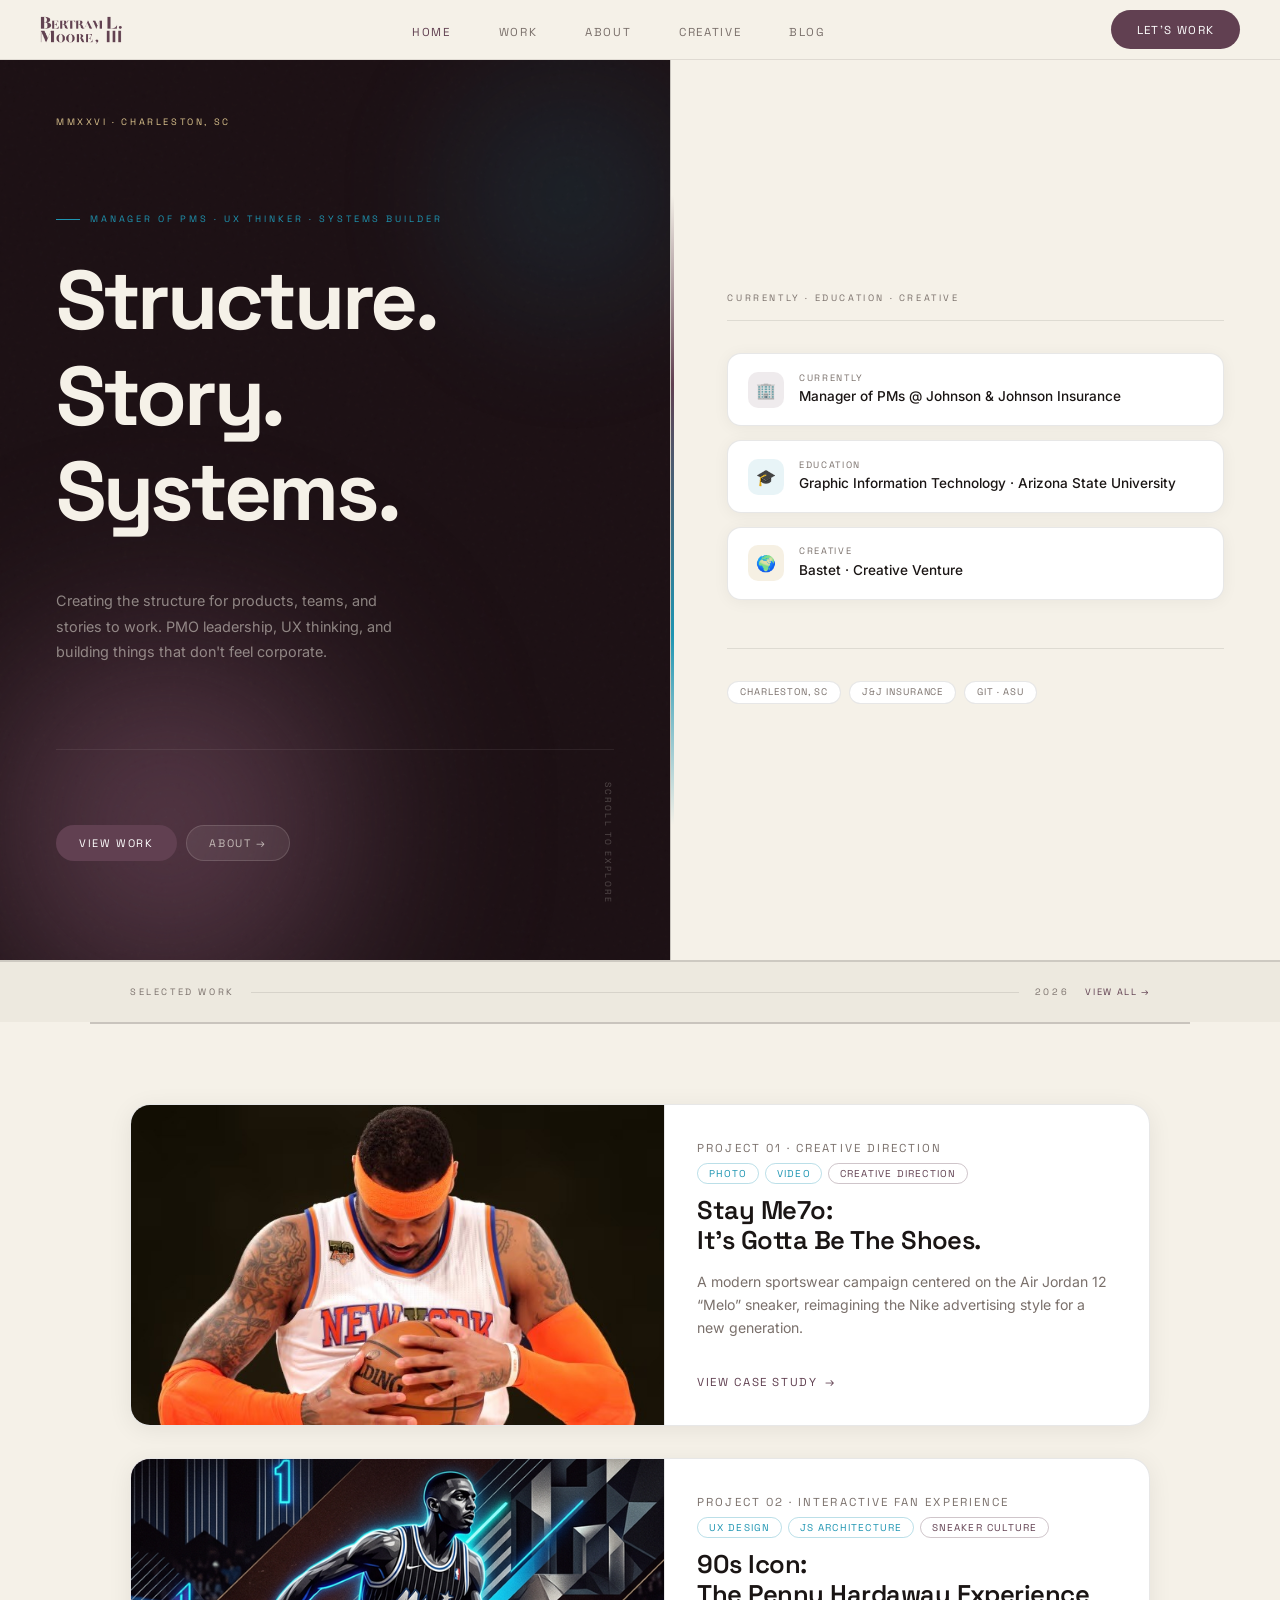
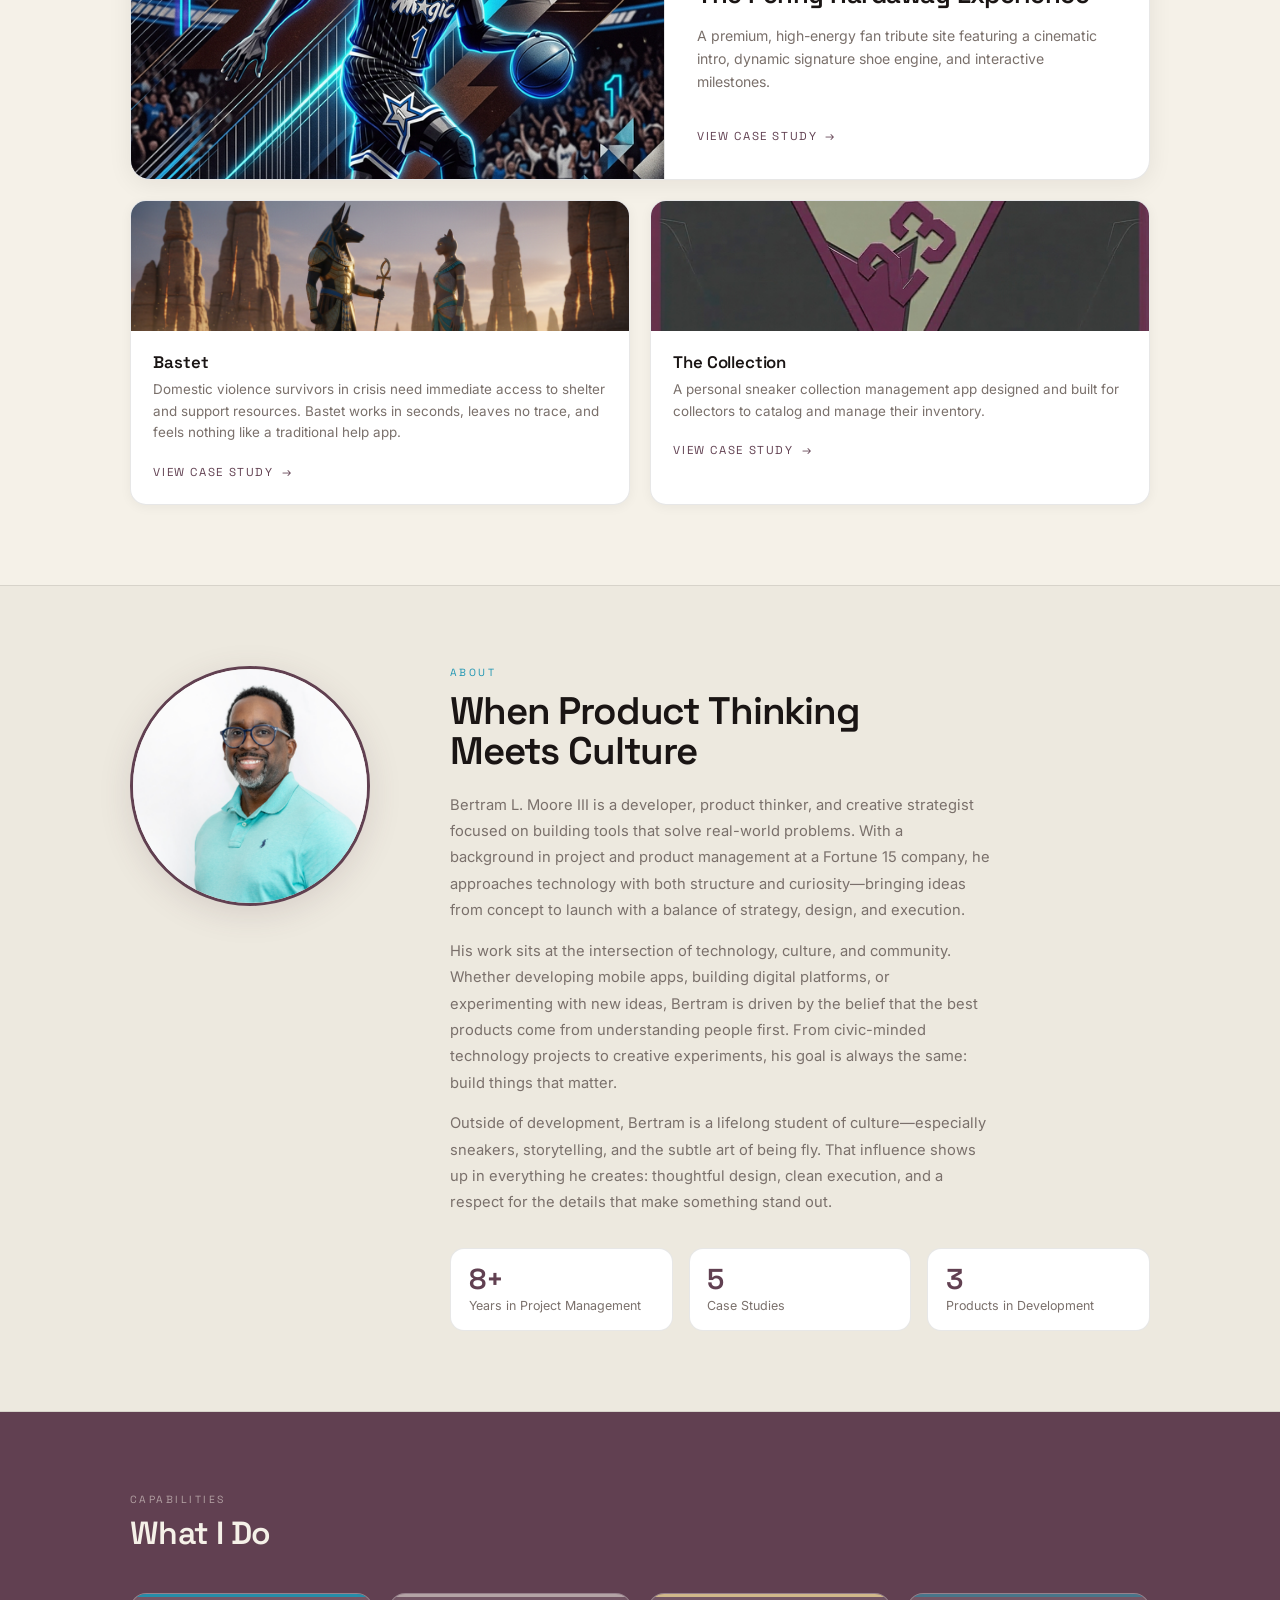
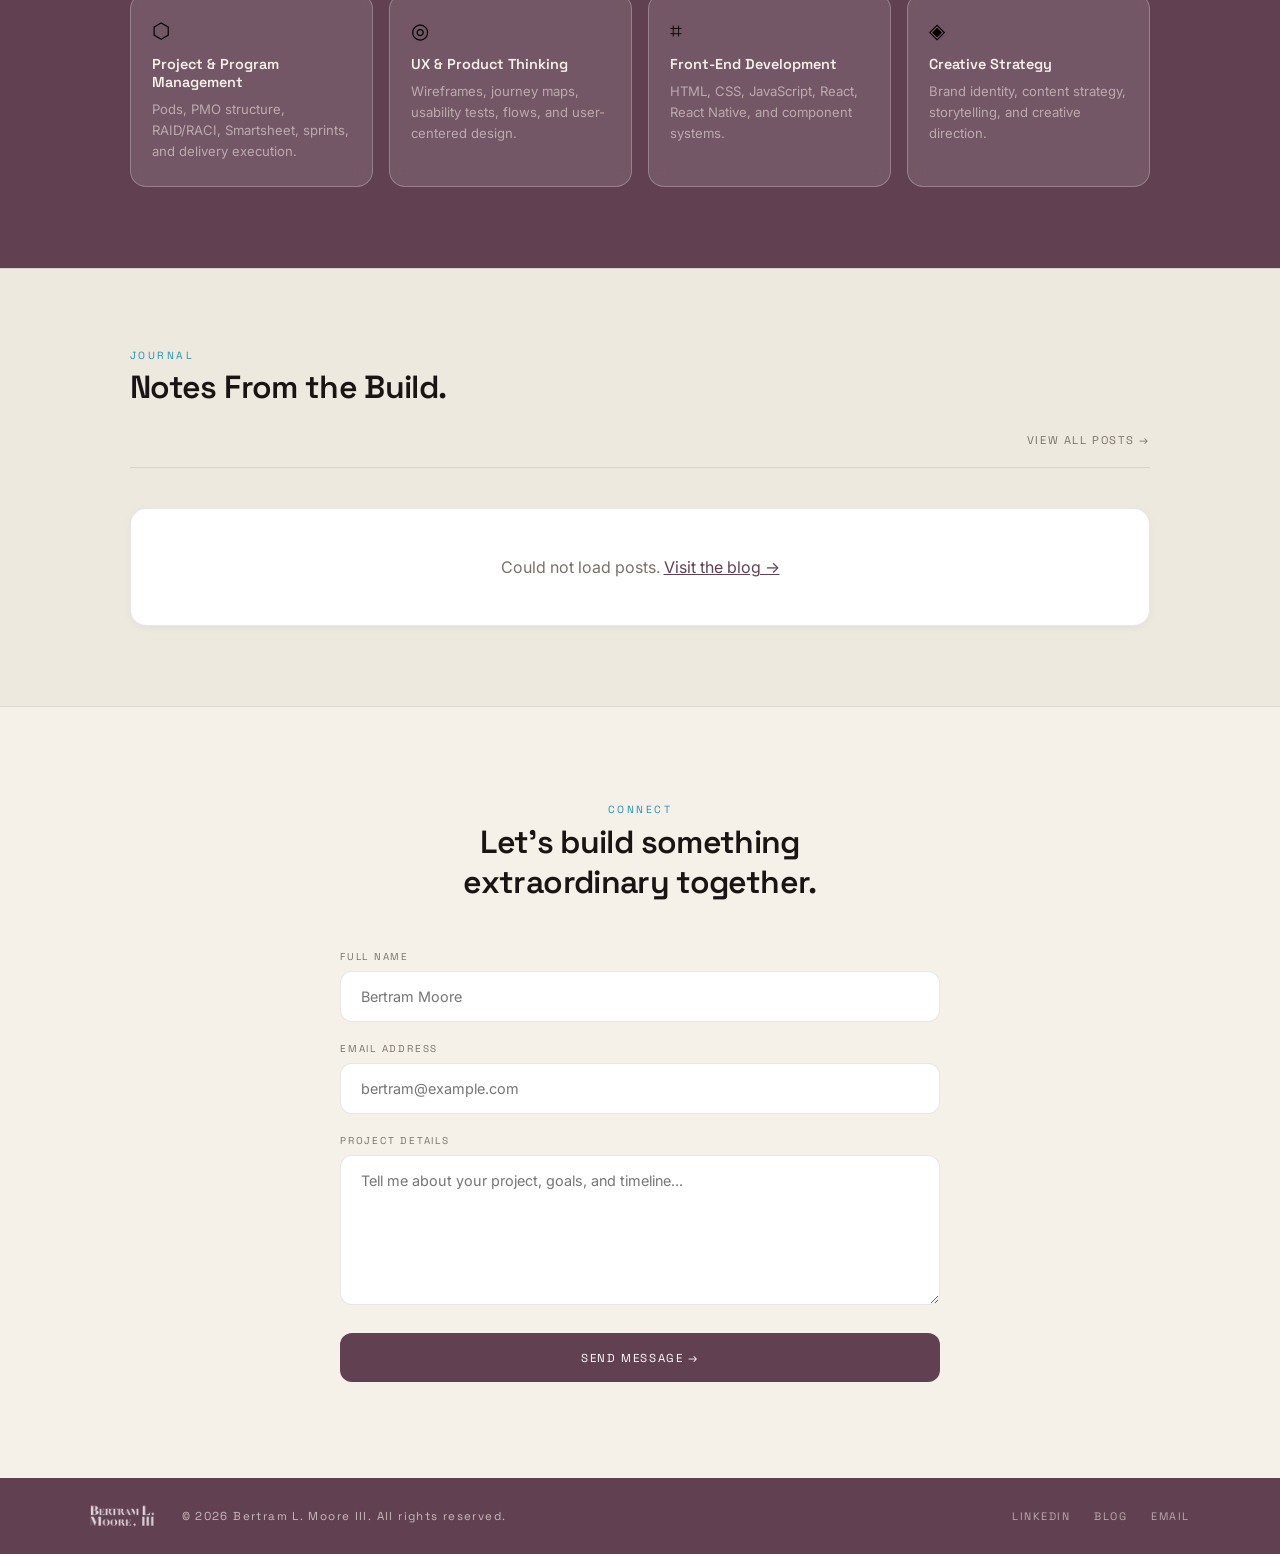
==== commit dfcf22fd: "Go Live!" ====
--- a/index.html
+++ b/index.html
@@ -4,9 +4,23 @@
 <head>
   <meta charset="UTF-8" />
   <meta name="viewport" content="width=device-width, initial-scale=1.0" />
-  <title>Bertram Moore — Coming Soon</title>
+  <title>Bertram L. Moore III</title>
+  <meta name="description" content="Portfolio of Bertram L. Moore III, showcasing premium web design, development, and digital experiences." />
+  <meta property="og:title" content="Bertram L. Moore III" />
+  <meta property="og:description" content="Portfolio of Bertram L. Moore III, showcasing premium web design, development, and digital experiences." />
+  <meta property="og:type" content="website" />
+  <meta property="og:url" content="https://bertrammoore.com/" />
+  <meta property="og:image" content="https://bertrammoore.com/bm-logo.png" />
+  <meta name="twitter:card" content="summary_large_image" />
+  <meta name="twitter:title" content="Bertram L. Moore III" />
+  <meta name="twitter:description" content="Portfolio of Bertram L. Moore III, showcasing premium web design, development, and digital experiences." />
+  <meta name="twitter:image" content="https://bertrammoore.com/bm-logo.png" />
+  <link rel="icon" href="bm-logo.png" type="image/png" />
+  <link rel="canonical" href="https://bertrammoore.com/" />
+  <link rel="preconnect" href="https://fonts.googleapis.com" />
+  <link rel="preconnect" href="https://fonts.gstatic.com" crossorigin />
   <link
-    href="https://fonts.googleapis.com/css2?family=Space+Grotesk:wght@400;500;600;700&family=Inter:wght@300;400;500&display=swap"
+    href="https://fonts.googleapis.com/css2?family=Space+Grotesk:wght@300;400;500;600;700&family=Inter:wght@300;400;500&display=swap"
     rel="stylesheet" />
   <style>
     *,
@@ -18,128 +32,949 @@
     }
 
     :root {
+      --bg: #f5f1e8;
+      --bg-warm: #ede9df;
+      --surface: #ffffff;
       --eggplant: #614051;
+      --eggplant-lt: rgba(97, 64, 81, 0.07);
       --blue: #1e95b2;
+      --blue-lt: rgba(30, 149, 178, 0.1);
       --gold: #dcc48e;
-      --orange: #e05a1a;
-      --neon: #39ff88;
-      --text: #f5f1e8;
-      --muted: rgba(245, 241, 232, 0.55);
-    }
-
-    html,
+      --gold-dk: #b89a5c;
+      --text: #1a1514;
+      --muted: #7a706b;
+      --rule: rgba(26, 21, 20, 0.1);
+      --rule-heavy: rgba(26, 21, 20, 0.2);
+
+      /* Animation Timing Variables */
+      --intro-door-close: 1.5s;
+      --intro-door-delay: 1.4s;
+      --intro-exit-delay: calc(var(--intro-door-delay) + var(--intro-door-close) + 0.3s);
+      --hero-fade-start: calc(var(--intro-exit-delay) - 0.1s);
+    }
+
+    html {
+      scroll-behavior: smooth;
+    }
+
     body {
+      background: var(--bg);
+      font-family: 'Inter', sans-serif;
+      -webkit-font-smoothing: antialiased;
+      overflow-x: hidden;
+    }
+
+    /* ══════════════════════════════════════
+   INTRO — Elevator Door Sequence
+══════════════════════════════════════ */
+
+    #intro {
+      position: fixed;
+      inset: 0;
+      z-index: 1000;
+      display: flex;
+      align-items: center;
+      justify-content: center;
+      pointer-events: none;
+    }
+
+    /* The name — sits in the center, fades in first */
+    .intro-name {
+      position: absolute;
+      z-index: 5;
+      text-align: center;
+      font-family: 'Space Grotesk', sans-serif;
+      font-size: clamp(1.8rem, 4vw, 3rem);
+      font-weight: 600;
+      letter-spacing: 0.08em;
+      color: var(--eggplant);
+      opacity: 0;
+      animation: nameReveal 0.8s ease 0.3s forwards;
+    }
+
+    .intro-name span {
+      display: block;
+      font-size: clamp(0.7rem, 1.2vw, 0.9rem);
+      font-weight: 400;
+      letter-spacing: 0.32em;
+      text-transform: uppercase;
+      color: var(--muted);
+      margin-top: 0.6rem;
+    }
+
+    /* Left door */
+    .door-left {
+      position: absolute;
+      top: 0;
+      left: 0;
+      width: 50%;
+      height: 100%;
+      background: var(--bg);
+      transform: translateX(-100%);
+      animation: doorCloseLeft var(--intro-door-close) cubic-bezier(0.76, 0, 0.24, 1) var(--intro-door-delay) forwards;
+      border-right: 2px solid rgba(97, 64, 81, 0.15);
+    }
+
+    /* Right door */
+    .door-right {
+      position: absolute;
+      top: 0;
+      right: 0;
+      width: 50%;
+      height: 100%;
+      background: #1c1014;
+      transform: translateX(100%);
+      animation: doorCloseRight var(--intro-door-close) cubic-bezier(0.76, 0, 0.24, 1) var(--intro-door-delay) forwards;
+      border-left: 2px solid rgba(97, 64, 81, 0.15);
+    }
+
+    /* After doors close, fade the whole intro out */
+    #intro {
+      animation: introExit 0.01s ease var(--intro-exit-delay) forwards;
+    }
+
+    @keyframes nameReveal {
+      from {
+        opacity: 0;
+        transform: translateY(8px);
+      }
+
+      to {
+        opacity: 1;
+        transform: translateY(0);
+      }
+    }
+
+    @keyframes doorCloseLeft {
+      from {
+        transform: translateX(-100%);
+      }
+
+      to {
+        transform: translateX(0);
+      }
+    }
+
+    @keyframes doorCloseRight {
+      from {
+        transform: translateX(100%);
+      }
+
+      to {
+        transform: translateX(0);
+      }
+    }
+
+    @keyframes introExit {
+      to {
+        display: none;
+        pointer-events: none;
+        visibility: hidden;
+      }
+    }
+
+
+    /* ── PROJECTS ── */
+    .projects {
+      max-width: 1100px;
+      margin: 0 auto;
+      padding: 5rem 2.5rem;
+      border-top: 2px solid var(--rule-heavy);
+    }
+
+    .project-feat {
+      display: grid;
+      grid-template-columns: 1.1fr 1fr;
+      border-radius: 20px;
+      overflow: hidden;
+      border: 1px solid var(--rule);
+      box-shadow: 0 4px 24px rgba(26, 21, 20, 0.07);
+      margin-bottom: 1.25rem;
+      background: var(--surface);
+      min-height: 320px;
+      transition: box-shadow 0.25s, transform 0.25s;
+    }
+
+    .project-feat:hover {
+      box-shadow: 0 12px 40px rgba(26, 21, 20, 0.13);
+      transform: translateY(-3px);
+    }
+
+    .project-feat-img {
+      background: linear-gradient(135deg, rgba(97, 64, 81, 0.7), rgba(30, 149, 178, 0.4)),
+        repeating-linear-gradient(45deg, rgba(245, 241, 232, 0.04) 0, rgba(245, 241, 232, 0.04) 1px, transparent 1px, transparent 10px);
+      display: flex;
+      align-items: center;
+      justify-content: center;
+      min-height: 260px;
+    }
+
+    .project-feat-img-label {
+      font-family: "Space Grotesk", sans-serif;
+      font-size: 0.6rem;
+      letter-spacing: 0.2em;
+      text-transform: uppercase;
+      color: rgba(245, 241, 232, 0.35);
+    }
+
+    .project-feat-body {
+      padding: 2.25rem 2rem;
+      display: flex;
+      flex-direction: column;
+      justify-content: space-between;
+      border-left: 1px solid var(--rule);
+    }
+
+    .project-num {
+      font-family: "Space Grotesk", sans-serif;
+      font-size: 0.62rem;
+      letter-spacing: 0.2em;
+      text-transform: uppercase;
+      color: var(--muted);
+      margin-bottom: 0.5rem;
+    }
+
+    .project-pills {
+      display: flex;
+      flex-wrap: wrap;
+      gap: 0.4rem;
+      margin-bottom: 0.75rem;
+    }
+
+    .pill {
+      font-family: "Space Grotesk", sans-serif;
+      font-size: 0.62rem;
+      letter-spacing: 0.12em;
+      text-transform: uppercase;
+      padding: 0.2rem 0.65rem;
+      border-radius: 999px;
+      border: 1px solid rgba(30, 149, 178, 0.3);
+      color: var(--blue);
+    }
+
+    .pill.egg {
+      border-color: rgba(97, 64, 81, 0.3);
+      color: var(--eggplant);
+    }
+
+    .project-title-lg {
+      font-family: "Space Grotesk", sans-serif;
+      font-size: 1.6rem;
+      font-weight: 600;
+      letter-spacing: -0.02em;
+      line-height: 1.15;
+      padding-bottom: 0.1em;
+      color: var(--text);
+      margin-bottom: 0.75rem;
+    }
+
+    .project-desc {
+      font-size: 0.88rem;
+      color: var(--muted);
+      line-height: 1.65;
+      margin-bottom: 1.5rem;
+    }
+
+    .project-link {
+      font-family: "Space Grotesk", sans-serif;
+      font-size: 0.72rem;
+      letter-spacing: 0.14em;
+      text-transform: uppercase;
+      text-decoration: none;
+      color: var(--eggplant);
+      display: inline-flex;
+      align-items: center;
+      gap: 0.5rem;
+      transition: gap 0.2s;
+    }
+
+    .project-link:hover {
+      gap: 0.9rem;
+    }
+
+    .project-link::after {
+      content: "→";
+    }
+
+    .projects-row {
+      display: grid;
+      grid-template-columns: 1fr 1fr;
+      gap: 1.25rem;
+    }
+
+    .project-card {
+      background: var(--surface);
+      border-radius: 16px;
+      border: 1px solid var(--rule);
+      overflow: hidden;
+      box-shadow: 0 2px 12px rgba(26, 21, 20, 0.05);
+      transition: box-shadow 0.2s, transform 0.2s;
+    }
+
+    .project-card:hover {
+      box-shadow: 0 8px 28px rgba(26, 21, 20, 0.1);
+      transform: translateY(-3px);
+    }
+
+    .card-img {
+      height: 130px;
+      background: linear-gradient(135deg, rgba(30, 149, 178, 0.15), rgba(97, 64, 81, 0.1));
+      display: flex;
+      align-items: center;
+      justify-content: center;
+    }
+
+    .card-img span {
+      font-family: "Space Grotesk", sans-serif;
+      font-size: 0.6rem;
+      letter-spacing: 0.18em;
+      text-transform: uppercase;
+      color: var(--muted);
+      opacity: 0.5;
+    }
+
+    .card-body {
+      padding: 1.25rem 1.4rem 1.5rem;
+    }
+
+    .card-title {
+      font-family: "Space Grotesk", sans-serif;
+      font-size: 1.05rem;
+      font-weight: 600;
+      letter-spacing: -0.01em;
+      color: var(--text);
+      margin-bottom: 0.4rem;
+    }
+
+    .card-desc {
+      font-size: 0.84rem;
+      color: var(--muted);
+      line-height: 1.6;
+      margin-bottom: 1rem;
+    }
+
+    /* ── ABOUT ── */
+    .about {
+      background: var(--bg-warm);
+      border-top: 1px solid var(--rule);
+      border-bottom: 1px solid var(--rule);
+    }
+
+    .about-inner {
+      max-width: 1100px;
+      margin: 0 auto;
+      padding: 5rem 2.5rem;
+      display: grid;
+      grid-template-columns: 240px 1fr;
+      gap: 5rem;
+      align-items: start;
+    }
+
+    .about-portrait {
+      width: 240px;
+      height: 240px;
+      border-radius: 50%;
+      background: var(--bg);
+      border: 3px solid var(--eggplant);
+      display: flex;
+      align-items: center;
+      justify-content: center;
+      box-shadow: 0 8px 32px rgba(97, 64, 81, 0.15);
+      overflow: hidden;
+      flex-shrink: 0;
+    }
+
+    .about-portrait img {
       width: 100%;
       height: 100%;
+      object-fit: cover;
+      object-position: center 15%;
+      display: block;
+      image-rendering: -webkit-optimize-contrast;
+      transform: translateZ(0);
+      -webkit-backface-visibility: hidden;
+      backface-visibility: hidden;
+    }
+
+    .about-portrait span {
+      font-size: 0.6rem;
+      letter-spacing: 0.14em;
+      text-transform: uppercase;
+      color: var(--muted);
+    }
+
+    .about-kicker {
+      font-family: "Space Grotesk", sans-serif;
+      font-size: 0.65rem;
+      letter-spacing: 0.24em;
+      text-transform: uppercase;
+      color: var(--blue);
+      margin-bottom: 0.75rem;
+    }
+
+    .about-hl {
+      font-family: "Space Grotesk", sans-serif;
+      font-size: clamp(1.8rem, 3vw, 2.6rem);
+      font-weight: 600;
+      letter-spacing: -0.03em;
+      line-height: 1.05;
+      color: var(--text);
+      margin-bottom: 1.25rem;
+    }
+
+    .about-p {
+      font-size: 0.92rem;
+      color: var(--muted);
+      line-height: 1.8;
+      margin-bottom: 0.85rem;
+      max-width: 540px;
+    }
+
+    .about-facts {
+      display: grid;
+      grid-template-columns: repeat(3, 1fr);
+      gap: 1rem;
+      margin-top: 2rem;
+    }
+
+    .about-fact {
+      background: var(--surface);
+      border-radius: 14px;
+      padding: 1rem 1.1rem;
+      border: 1px solid var(--rule);
+      transition: all 0.3s ease;
+      position: relative;
+      z-index: 1;
+    }
+
+    .about-fact:hover {
+      transform: translateY(-5px);
+      border-color: var(--blue);
+      box-shadow: 0 0 20px rgba(30, 149, 178, 0.2);
+      animation: pulseGlow 2s infinite;
+    }
+
+    @keyframes pulseGlow {
+      0% {
+        box-shadow: 0 0 10px rgba(30, 149, 178, 0.2);
+      }
+
+      50% {
+        box-shadow: 0 0 25px rgba(30, 149, 178, 0.5), 0 0 10px rgba(30, 149, 178, 0.3);
+      }
+
+      100% {
+        box-shadow: 0 0 10px rgba(30, 149, 178, 0.2);
+      }
+    }
+
+    .fact-num {
+      font-family: "Space Grotesk", sans-serif;
+      font-size: 1.8rem;
+      font-weight: 600;
+      color: var(--eggplant);
+      line-height: 1;
+      margin-bottom: 0.2rem;
+    }
+
+    .fact-label {
+      font-size: 0.78rem;
+      color: var(--muted);
+      line-height: 1.4;
+    }
+
+    /* ── SKILLS ── */
+    .skills {
+      background: var(--eggplant);
+      border-top: 1px solid rgba(97, 64, 81, 0.2);
+      border-bottom: 1px solid rgba(97, 64, 81, 0.2);
+    }
+
+    .skills-inner {
+      max-width: 1100px;
+      margin: 0 auto;
+      padding: 5rem 2.5rem;
+    }
+
+    .skills .eyebrow {
+      color: rgba(245, 241, 232, 0.55);
+    }
+
+    .skills .section-title {
+      color: #f5f1e8;
+    }
+
+    .skills .skills-grid {
+      display: grid;
+      grid-template-columns: repeat(4, 1fr);
+      gap: 1rem;
+      margin-top: 2.5rem;
+    }
+
+    .skills .skill-card {
+      background: rgba(255, 255, 255, 0.12);
+      border-radius: 16px;
+      padding: 1.5rem 1.3rem;
+      border: 1px solid rgba(255, 255, 255, 0.25);
+      backdrop-filter: blur(8px);
+      position: relative;
       overflow: hidden;
-    }
-
-    body {
-      background: #060608;
+      transition: background 0.2s, transform 0.2s, box-shadow 0.2s;
+    }
+
+    .skills .skill-card:hover {
+      background: rgba(255, 255, 255, 0.2);
+      transform: translateY(-2px);
+      box-shadow: 0 8px 28px rgba(0, 0, 0, 0.15);
+    }
+
+    .skills .skill-card::before {
+      content: "";
+      position: absolute;
+      top: 0;
+      left: 0;
+      right: 0;
+      height: 3px;
+    }
+
+    .skills .skill-card:nth-child(1)::before {
+      background: var(--blue);
+      opacity: 0.9;
+    }
+
+    .skills .skill-card:nth-child(2)::before {
+      background: #f5f1e8;
+      opacity: 0.5;
+    }
+
+    .skills .skill-card:nth-child(3)::before {
+      background: var(--gold);
+      opacity: 0.9;
+    }
+
+    .skills .skill-card:nth-child(4)::before {
+      background: var(--blue);
+      opacity: 0.5;
+    }
+
+    .skill-title {
+      font-family: "Space Grotesk", sans-serif;
+      font-size: 0.9rem;
+      font-weight: 600;
+      color: #f5f1e8;
+      margin-bottom: 0.5rem;
+    }
+
+    /* ══════════════════════════════════════
+   NAV
+══════════════════════════════════════ */
+    nav {
+      position: sticky;
+      top: 0;
+      z-index: 100;
+      display: flex;
+      align-items: center;
+      justify-content: space-between;
+      padding: 0 2.5rem;
+      height: 60px;
+      background: rgba(245, 241, 232, 0.9);
+      backdrop-filter: blur(16px);
+      border-bottom: 1px solid var(--rule);
+      opacity: 0;
+      animation: fadeDown 0.6s ease calc(var(--hero-fade-start) + 0.2s) forwards;
+    }
+
+    .nav-logo {
+      display: flex;
+      align-items: center;
+      gap: 0.75rem;
+    }
+
+    .nav-mark-custom {
+      display: flex;
+      align-items: center;
+      justify-content: center;
+    }
+
+    .nav-name {
+      font-size: 0.88rem;
+      font-weight: 600;
       color: var(--text);
-      font-family: 'Inter', sans-serif;
-      -webkit-font-smoothing: antialiased;
-      position: relative;
-    }
-
-    /* ── BACKGROUND ── */
-    .bg-layer {
+    }
+
+    .nav-links {
+      display: flex;
+      gap: 2rem;
+      list-style: none;
+    }
+
+    .nav-links a {
+      font-family: 'Space Grotesk', sans-serif;
+      font-size: 0.72rem;
+      letter-spacing: 0.14em;
+      text-transform: uppercase;
+      text-decoration: none;
+      color: var(--muted);
+      transition: color 0.2s;
+      padding: 0.5rem;
+    }
+
+    .nav-links a:hover,
+    .nav-links a.active {
+      color: var(--eggplant);
+    }
+
+    .nav-cta {
+      font-family: 'Space Grotesk', sans-serif;
+      font-size: 0.72rem;
+      letter-spacing: 0.12em;
+      text-transform: uppercase;
+      text-decoration: none;
+      padding: 0.8rem 1.6rem;
+      border-radius: 999px;
+      background: var(--eggplant);
+      color: #fff;
+      transition: all 0.2s;
+    }
+
+    .nav-cta:hover {
+      filter: brightness(1.1);
+      box-shadow: 0 6px 18px rgba(97, 64, 81, 0.35);
+    }
+
+    /* ── MOBILE MENU ── */
+    .menu-toggle {
+      display: none;
+      flex-direction: column;
+      gap: 5px;
+      cursor: pointer;
+      z-index: 1001;
+      padding: 0.5rem;
+    }
+
+    .menu-toggle span {
+      display: block;
+      width: 22px;
+      height: 2px;
+      background: var(--text);
+      transition: transform 0.3s, opacity 0.3s;
+    }
+
+    .nav-mobile {
       position: fixed;
       inset: 0;
-      z-index: 0;
-    }
-
-    /* Deep gradient base */
-    .bg-layer::before {
+      background: rgba(10, 8, 7, 0.95);
+      backdrop-filter: blur(20px);
+      -webkit-backdrop-filter: blur(20px);
+      z-index: 1000;
+      display: flex;
+      flex-direction: column;
+      align-items: center;
+      justify-content: center;
+      gap: 2.5rem;
+      opacity: 0;
+      pointer-events: none;
+      transition: opacity 0.4s ease;
+    }
+
+    .nav-mobile.active {
+      opacity: 1;
+      pointer-events: auto;
+    }
+
+    .nav-mobile a {
+      font-family: 'Space Grotesk', sans-serif;
+      font-size: 1.5rem;
+      letter-spacing: 0.15em;
+      text-transform: uppercase;
+      text-decoration: none;
+      color: #fff;
+      opacity: 0.7;
+      transition: opacity 0.3s;
+      padding: 0.5rem;
+    }
+
+    .nav-mobile a:hover {
+      opacity: 1;
+    }
+
+    /* Toggle Animation */
+    .menu-toggle.active span:nth-child(1) {
+      transform: translateY(7px) rotate(45deg);
+    }
+
+    .menu-toggle.active span:nth-child(2) {
+      opacity: 0;
+    }
+
+    .menu-toggle.active span:nth-child(3) {
+      transform: translateY(-7px) rotate(-45deg);
+    }
+
+    /* ══════════════════════════════════════
+   HERO B — Split Scene
+══════════════════════════════════════ */
+    .hero {
+      position: relative;
+      min-height: 100vh;
+      display: grid;
+      grid-template-columns: 1.1fr 1fr;
+      overflow: hidden;
+      opacity: 0;
+      animation: fadeIn 0.8s ease var(--hero-fade-start) forwards;
+    }
+
+    /* LEFT — dark cinematic panel */
+    .hero-left {
+      background: #1c1014;
+      position: relative;
+      display: flex;
+      flex-direction: column;
+      justify-content: space-between;
+      padding: 3.5rem;
+      overflow: hidden;
+    }
+
+    /* Ambient glows */
+    .hero-left::before {
       content: '';
       position: absolute;
-      inset: 0;
-      background:
-        radial-gradient(ellipse 70% 60% at 20% 50%, rgba(97, 64, 81, 0.45), transparent),
-        radial-gradient(ellipse 50% 70% at 80% 60%, rgba(30, 149, 178, 0.18), transparent),
-        radial-gradient(ellipse 80% 40% at 50% 100%, rgba(224, 90, 26, 0.12), transparent),
-        #06060a;
-    }
-
-    /* Scanline texture overlay */
-    .bg-layer::after {
+      bottom: -20%;
+      left: -10%;
+      width: 70%;
+      height: 70%;
+      background: radial-gradient(circle, rgba(145, 96, 122, 0.65), transparent 70%);
+      filter: blur(80px);
+      pointer-events: none;
+    }
+
+    .hero-left::after {
       content: '';
       position: absolute;
+      top: -10%;
+      right: -10%;
+      width: 50%;
+      height: 50%;
+      background: radial-gradient(circle, rgba(30, 149, 178, 0.15), transparent 70%);
+      filter: blur(40px);
+      pointer-events: none;
+    }
+
+    /* Film grain */
+    .hero-grain {
+      position: absolute;
       inset: 0;
-      background-image: repeating-linear-gradient(0deg,
-          transparent,
-          transparent 2px,
-          rgba(0, 0, 0, 0.08) 2px,
-          rgba(0, 0, 0, 0.08) 4px);
+      z-index: 1;
       pointer-events: none;
-    }
-
-    /* Noise grain */
-    .grain {
-      position: fixed;
-      inset: -50%;
-      width: 200%;
-      height: 200%;
-      z-index: 1;
-      opacity: 0.035;
+      background-image: url("data:image/svg+xml,%3Csvg viewBox='0 0 200 200' xmlns='http://www.w3.org/2000/svg'%3E%3Cfilter id='n'%3E%3CfeTurbulence type='fractalNoise' baseFrequency='0.75' numOctaves='4' stitchTiles='stitch'/%3E%3C/filter%3E%3Crect width='100%25' height='100%25' filter='url(%23n)' opacity='0.04'/%3E%3C/svg%3E");
+      opacity: 0.5;
+    }
+
+    /* ══ FILM ARTIFACTS ══ */
+    #film-artifacts {
+      position: absolute;
+      inset: 0;
+      z-index: 9;
       pointer-events: none;
-      background-image: url("data:image/svg+xml,%3Csvg viewBox='0 0 256 256' xmlns='http://www.w3.org/2000/svg'%3E%3Cfilter id='noise'%3E%3CfeTurbulence type='fractalNoise' baseFrequency='0.9' numOctaves='4' stitchTiles='stitch'/%3E%3C/filter%3E%3Crect width='100%25' height='100%25' filter='url(%23noise)'/%3E%3C/svg%3E");
-      animation: grain-shift 0.5s steps(1) infinite;
-    }
-
-    @keyframes grain-shift {
+      overflow: hidden;
+    }
+
+    /* Vertical scratches */
+    .film-scratch {
+      position: absolute;
+      top: 0;
+      bottom: 0;
+      width: 1.5px;
+      opacity: 0;
+      will-change: opacity;
+    }
+
+    .film-scratch.s1 {
+      left: 18%;
+      background: linear-gradient(to bottom, transparent 5%, rgba(245, 241, 232, 0.55) 20%, rgba(245, 241, 232, 0.7) 50%, rgba(245, 241, 232, 0.45) 80%, transparent 95%);
+      animation: scratch1 7s ease calc(var(--intro-exit-delay) + 0.6s) infinite;
+    }
+
+    .film-scratch.s2 {
+      left: 63%;
+      background: linear-gradient(to bottom, transparent 10%, rgba(245, 241, 232, 0.4) 30%, rgba(245, 241, 232, 0.6) 60%, transparent 90%);
+      animation: scratch2 11s ease calc(var(--intro-exit-delay) + 2.5s) infinite;
+    }
+
+    .film-scratch.s3 {
+      left: 41%;
+      width: 1px;
+      background: linear-gradient(to bottom, transparent, rgba(245, 241, 232, 0.35) 40%, rgba(245, 241, 232, 0.5) 55%, transparent);
+      animation: scratch3 9s ease calc(var(--intro-exit-delay) + 4.8s) infinite;
+    }
+
+    /* Horizontal hair/dust line */
+    .film-hair {
+      position: absolute;
+      left: 0;
+      right: 0;
+      height: 1px;
+      background: linear-gradient(90deg, transparent 5%, rgba(245, 241, 232, 0.5) 25%, rgba(245, 241, 232, 0.7) 55%, rgba(245, 241, 232, 0.3) 80%, transparent 95%);
+      transform: translateY(-4px);
+      opacity: 0;
+      will-change: transform, opacity;
+      animation: hairLine 18s ease calc(var(--intro-exit-delay) + 1.2s) infinite;
+    }
+
+    /* Whole-panel subtle flicker */
+    .film-flicker {
+      position: absolute;
+      inset: 0;
+      background: rgba(245, 241, 232, 0.04);
+      opacity: 0;
+      animation: filmFlicker 6s steps(1) calc(var(--intro-exit-delay) + 0.4s) infinite;
+    }
+
+    @keyframes scratch1 {
+
+      0%,
+      8% {
+        opacity: 0;
+      }
+
+      9% {
+        opacity: 1;
+      }
+
+      10% {
+        opacity: 0.6;
+      }
+
+      11% {
+        opacity: 0;
+      }
+
+      100% {
+        opacity: 0;
+      }
+    }
+
+    @keyframes scratch2 {
+
+      0%,
+      40% {
+        opacity: 0;
+      }
+
+      41% {
+        opacity: 0.8;
+      }
+
+      42% {
+        opacity: 0.4;
+      }
+
+      43.5% {
+        opacity: 0;
+      }
+
+      100% {
+        opacity: 0;
+      }
+    }
+
+    @keyframes scratch3 {
+
+      0%,
+      62% {
+        opacity: 0;
+      }
+
+      63% {
+        opacity: 0.6;
+      }
+
+      63.5% {
+        opacity: 0;
+      }
+
+      64% {
+        opacity: 0.4;
+      }
+
+      65% {
+        opacity: 0;
+      }
+
+      100% {
+        opacity: 0;
+      }
+    }
+
+    @keyframes hairLine {
+
+      0%,
+      55% {
+        opacity: 0;
+        transform: translateY(-8px);
+      }
+
+      56% {
+        opacity: 0.7;
+      }
+
+      65% {
+        opacity: 0.4;
+        transform: translateY(110%);
+      }
+
+      66%,
+      100% {
+        opacity: 0;
+        transform: translateY(110%);
+      }
+    }
+
+    @keyframes filmFlicker {
       0% {
-        transform: translate(0, 0);
-      }
-
-      25% {
-        transform: translate(-2%, -3%);
-      }
-
-      50% {
-        transform: translate(3%, 1%);
-      }
-
-      75% {
-        transform: translate(-1%, 4%);
+        opacity: 0;
+      }
+
+      91% {
+        opacity: 0;
+      }
+
+      92% {
+        opacity: 1;
+      }
+
+      93% {
+        opacity: 0;
+      }
+
+      97% {
+        opacity: 0;
+      }
+
+      97.5% {
+        opacity: 1;
+      }
+
+      98% {
+        opacity: 0;
       }
 
       100% {
-        transform: translate(2%, -2%);
-      }
-    }
-
-    /* ── LAYOUT ── */
-    .page {
+        opacity: 0;
+      }
+    }
+
+    .hero-top {
       position: relative;
-      z-index: 10;
-      width: 100vw;
-      height: 100vh;
-      display: grid;
-      grid-template-columns: 1fr 1fr;
-      overflow: hidden;
-    }
-
-    /* ── LEFT PANEL ── */
-    .left {
-      display: flex;
-      flex-direction: column;
+      z-index: 2;
+      display: flex;
+      align-items: center;
       justify-content: space-between;
-      padding: 2.5rem 3rem 2.5rem 3.5rem;
-      position: relative;
-      z-index: 10;
-    }
-
-    /* TOP — logo */
-    .logo-row {
-      display: flex;
-      align-items: center;
-      gap: 0.75rem;
       opacity: 0;
-      animation: fadeUp 0.8s ease 0.2s forwards;
-    }
-
-    .logo-mark {
+      animation: fadeDown 0.7s ease calc(var(--hero-fade-start) + 0.3s) forwards;
+    }
+
+    .hero-mark {
       width: 40px;
       height: 40px;
       border-radius: 10px;
@@ -148,164 +983,281 @@
       align-items: center;
       justify-content: center;
       font-family: 'Space Grotesk', sans-serif;
-      font-size: 0.78rem;
+      font-size: 0.72rem;
       font-weight: 700;
       color: #fff;
       letter-spacing: 0.04em;
     }
 
-    .logo-text {
-      display: flex;
-      flex-direction: column;
-    }
-
-    .logo-name {
-      font-size: 0.88rem;
-      font-weight: 600;
-      color: var(--text);
-    }
-
-    .logo-role {
-      font-size: 0.7rem;
-      color: var(--muted);
-      letter-spacing: 0.04em;
-    }
-
-    /* MIDDLE — main copy */
-    .hero-copy {
+    .hero-year {
+      font-family: 'Space Grotesk', sans-serif;
+      font-size: 0.58rem;
+      letter-spacing: 0.28em;
+      text-transform: uppercase;
+      color: var(--gold);
+    }
+
+    .hero-headline {
+      position: relative;
+      z-index: 2;
       flex: 1;
       display: flex;
       flex-direction: column;
       justify-content: center;
-      padding: 2rem 0;
-    }
-
-    .kicker {
-      display: inline-flex;
+      padding: 3rem 0;
+    }
+
+    .hero-kicker {
+      font-family: 'Space Grotesk', sans-serif;
+      font-size: 0.58rem;
+      letter-spacing: 0.32em;
+      text-transform: uppercase;
+      color: var(--blue);
+      margin-bottom: 1.75rem;
+      display: flex;
       align-items: center;
       gap: 0.6rem;
-      font-family: 'Space Grotesk', sans-serif;
-      font-size: 0.65rem;
-      letter-spacing: 0.28em;
-      text-transform: uppercase;
-      color: var(--blue);
-      margin-bottom: 1.75rem;
       opacity: 0;
-      animation: fadeUp 0.8s ease 0.4s forwards;
-    }
-
-    .kicker-line {
+      animation: fadeUp 0.8s ease calc(var(--hero-fade-start) + 0.5s) forwards;
+    }
+
+    .hero-kicker::before {
+      content: '';
       display: block;
-      width: 28px;
+      width: 24px;
       height: 1px;
       background: var(--blue);
     }
 
-    .headline {
-      font-family: 'Space Grotesk', sans-serif;
-      font-size: clamp(3rem, 5.5vw, 5.2rem);
+    .hero-title {
+      font-family: 'Space Grotesk', sans-serif;
+      font-size: clamp(3.5rem, 6.5vw, 6.5rem);
       font-weight: 700;
       letter-spacing: -0.04em;
-      line-height: 1.0;
-      padding-bottom: 0.15em;
-      margin-bottom: 1.5rem;
+      line-height: 1.15;
+      padding-bottom: 0.1em;
+      color: #f5f1e8;
+      margin-bottom: 2.5rem;
       opacity: 0;
-      animation: fadeUp 0.9s ease 0.55s forwards;
-    }
-
-    .headline .line-accent {
+      animation: fadeUp 0.9s ease calc(var(--hero-fade-start) + 0.65s) forwards;
+    }
+
+    .hero-title .stroke {
       display: block;
       color: transparent;
-      -webkit-text-stroke: 1.5px var(--eggplant);
-    }
-
-    .headline .line-blue {
+      -webkit-text-stroke: 1.5px rgba(245, 241, 232, 0.35);
+    }
+
+    .hero-title .gold {
       display: block;
-      background: linear-gradient(90deg, var(--blue), #5ec8e5);
+      background: linear-gradient(90deg, var(--gold), #f0d9a0);
       -webkit-background-clip: text;
       -webkit-text-fill-color: transparent;
       background-clip: text;
     }
 
-    .subline {
-      font-size: 0.92rem;
-      color: var(--muted);
+    .hero-sub {
+      font-size: 0.9rem;
+      color: rgba(245, 241, 232, 0.5);
+      max-width: 340px;
       line-height: 1.75;
-      max-width: 360px;
-      margin-bottom: 2.25rem;
       opacity: 0;
-      animation: fadeUp 0.8s ease 0.7s forwards;
-    }
-
-    /* Notify form */
-    .notify-form {
-      display: flex;
-      gap: 0;
-      max-width: 380px;
-      opacity: 0;
-      animation: fadeUp 0.8s ease 0.85s forwards;
-    }
-
-    .notify-input {
-      flex: 1;
-      background: rgba(245, 241, 232, 0.05);
-      border: 1px solid rgba(245, 241, 232, 0.14);
-      border-right: none;
-      border-radius: 999px 0 0 999px;
-      padding: 0.75rem 1.2rem;
-      color: var(--text);
-      font-family: 'Inter', sans-serif;
-      font-size: 0.85rem;
-      outline: none;
-      transition: border-color 0.2s, background 0.2s;
-    }
-
-    .notify-input::placeholder {
-      color: rgba(245, 241, 232, 0.3);
-    }
-
-    .notify-input:focus {
-      border-color: rgba(30, 149, 178, 0.5);
-      background: rgba(30, 149, 178, 0.05);
-    }
-
-    .notify-btn {
-      background: var(--eggplant);
-      color: #fff;
-      border: none;
-      border-radius: 0 999px 999px 0;
-      padding: 0.75rem 1.4rem;
-      font-family: 'Space Grotesk', sans-serif;
-      font-size: 0.72rem;
-      letter-spacing: 0.14em;
-      text-transform: uppercase;
-      cursor: pointer;
-      transition: filter 0.18s, box-shadow 0.18s;
-      white-space: nowrap;
-    }
-
-    .notify-btn:hover {
-      filter: brightness(1.12);
-      box-shadow: 0 4px 20px rgba(97, 64, 81, 0.5);
-    }
-
-    /* BOTTOM — social + status */
-    .bottom-row {
+      animation: fadeUp 0.8s ease calc(var(--hero-fade-start) + 0.8s) forwards;
+    }
+
+    .hero-bottom {
+      position: relative;
+      z-index: 2;
       display: flex;
       align-items: center;
       justify-content: space-between;
+      padding-top: 2rem;
+      border-top: 1px solid rgba(245, 241, 232, 0.08);
       opacity: 0;
-      animation: fadeUp 0.8s ease 1s forwards;
-    }
-
-    .social-links {
-      display: flex;
-      gap: 1.25rem;
-    }
-
-    .social-link {
-      font-family: 'Space Grotesk', sans-serif;
-      font-size: 0.65rem;
+      animation: fadeUp 0.8s ease calc(var(--hero-fade-start) + 1s) forwards;
+    }
+
+    .hero-ctas {
+      display: flex;
+      gap: 0.6rem;
+    }
+
+    .btn-egg {
+      font-family: 'Space Grotesk', sans-serif;
+      font-size: 0.68rem;
+      letter-spacing: 0.14em;
+      text-transform: uppercase;
+      text-decoration: none;
+      padding: 0.65rem 1.4rem;
+      border-radius: 999px;
+      background: var(--eggplant);
+      border: 1px solid transparent;
+      color: #fff;
+      transition: all 0.2s;
+    }
+
+    .btn-egg:hover {
+      filter: brightness(1.1);
+      box-shadow: 0 6px 20px rgba(97, 64, 81, 0.4);
+    }
+
+    .btn-light {
+      font-family: 'Space Grotesk', sans-serif;
+      font-size: 0.68rem;
+      letter-spacing: 0.14em;
+      text-transform: uppercase;
+      text-decoration: none;
+      padding: 0.65rem 1.4rem;
+      border-radius: 999px;
+      background: rgba(245, 241, 232, 0.08);
+      border: 1px solid rgba(245, 241, 232, 0.15);
+      color: rgba(245, 241, 232, 0.7);
+      transition: all 0.2s;
+    }
+
+    .btn-light:hover {
+      background: rgba(245, 241, 232, 0.15);
+      color: #f5f1e8;
+    }
+
+    .hero-scroll {
+      font-family: 'Space Grotesk', sans-serif;
+      font-size: 0.55rem;
+      letter-spacing: 0.24em;
+      text-transform: uppercase;
+      color: rgba(245, 241, 232, 0.25);
+      writing-mode: vertical-rl;
+    }
+
+    /* RIGHT — cream panel */
+    .hero-right {
+      background: var(--bg);
+      position: relative;
+      display: flex;
+      flex-direction: column;
+      justify-content: center;
+      padding: 3.5rem;
+      border-left: 1px solid var(--rule-heavy);
+      opacity: 0;
+      animation: fadeLeft 0.9s ease calc(var(--hero-fade-start) + 0.4s) forwards;
+    }
+
+    .hero-right::before {
+      content: '';
+      position: absolute;
+      left: 0;
+      top: 15%;
+      bottom: 15%;
+      width: 3px;
+      background: linear-gradient(to bottom, transparent, var(--eggplant) 30%, var(--blue) 70%, transparent);
+    }
+
+    .hero-right-label {
+      font-family: 'Space Grotesk', sans-serif;
+      font-size: 0.58rem;
+      letter-spacing: 0.28em;
+      text-transform: uppercase;
+      color: var(--muted);
+      margin-bottom: 2rem;
+      padding-bottom: 1rem;
+      border-bottom: 1px solid var(--rule);
+    }
+
+    .hero-cards {
+      display: flex;
+      flex-direction: column;
+      gap: 0.85rem;
+      margin-bottom: 3rem;
+    }
+
+    .status-card {
+      background: var(--surface);
+      border-radius: 14px;
+      padding: 1.1rem 1.25rem;
+      border: 1px solid var(--rule);
+      box-shadow: 0 2px 16px rgba(26, 21, 20, 0.05);
+      display: flex;
+      align-items: flex-start;
+      gap: 0.9rem;
+      transition: box-shadow 0.2s, transform 0.2s;
+    }
+
+    .status-card:hover {
+      box-shadow: 0 6px 24px rgba(26, 21, 20, 0.1);
+      transform: translateY(-2px);
+    }
+
+    .status-icon {
+      width: 36px;
+      height: 36px;
+      border-radius: 10px;
+      display: flex;
+      align-items: center;
+      justify-content: center;
+      font-size: 1rem;
+      flex-shrink: 0;
+    }
+
+    .si-egg {
+      background: rgba(97, 64, 81, 0.1);
+    }
+
+    .si-blue {
+      background: rgba(30, 149, 178, 0.1);
+    }
+
+    .si-gold {
+      background: rgba(220, 196, 142, 0.25);
+    }
+
+    .status-label {
+      font-family: 'Space Grotesk', sans-serif;
+      font-size: 0.58rem;
+      letter-spacing: 0.18em;
+      text-transform: uppercase;
+      color: var(--muted);
+      margin-bottom: 0.2rem;
+    }
+
+    .status-value {
+      font-size: 0.85rem;
+      font-weight: 500;
+      color: var(--text);
+      line-height: 1.35;
+    }
+
+    .hero-right-footer {
+      padding-top: 2rem;
+      border-top: 1px solid var(--rule);
+    }
+
+    .hero-tags {
+      display: flex;
+      flex-wrap: wrap;
+      gap: 0.5rem;
+      margin-bottom: 1.5rem;
+    }
+
+    .hero-tag {
+      font-family: 'Space Grotesk', sans-serif;
+      font-size: 0.6rem;
+      letter-spacing: 0.1em;
+      text-transform: uppercase;
+      padding: 0.28rem 0.75rem;
+      border-radius: 999px;
+      border: 1px solid var(--rule);
+      color: var(--muted);
+      background: var(--surface);
+    }
+
+    .hero-social {
+      display: flex;
+      gap: 1.5rem;
+    }
+
+    .hero-social a {
+      font-family: 'Space Grotesk', sans-serif;
+      font-size: 0.6rem;
       letter-spacing: 0.18em;
       text-transform: uppercase;
       text-decoration: none;
@@ -313,254 +1265,319 @@
       transition: color 0.2s;
     }
 
-    .social-link:hover {
+    .hero-social a:hover {
       color: var(--blue);
     }
 
-    .status-pill {
-      display: inline-flex;
+    /* ══════════════════════════════════════
+   REST OF PAGE (Concept 4 sections)
+══════════════════════════════════════ */
+    .page-content {
+      opacity: 0;
+      animation: fadeIn 0.8s ease calc(var(--hero-fade-start) + 0.7s) forwards;
+    }
+
+    /* Projects teaser */
+    .projects-teaser {
+      max-width: 1100px;
+      margin: 0 auto;
+      padding: 5rem 2.5rem;
+      border-bottom: 1px solid var(--rule);
+    }
+
+    .eyebrow {
+      font-family: 'Space Grotesk', sans-serif;
+      font-size: 0.65rem;
+      letter-spacing: 0.24em;
+      text-transform: uppercase;
+      color: var(--blue);
+      margin-bottom: 0.35rem;
+    }
+
+    .section-title {
+      font-family: 'Space Grotesk', sans-serif;
+      font-size: clamp(1.4rem, 2.5vw, 2rem);
+      font-weight: 600;
+      letter-spacing: -0.02em;
+      color: var(--text);
+      margin-bottom: 2.5rem;
+    }
+
+    .section-head {
+      display: flex;
+      align-items: flex-end;
+      justify-content: space-between;
+      margin-bottom: 2.5rem;
+      padding-bottom: 1.25rem;
+      border-bottom: 1px solid var(--rule);
+    }
+
+    .see-all {
+      font-family: 'Space Grotesk', sans-serif;
+      font-size: 0.7rem;
+      letter-spacing: 0.14em;
+      text-transform: uppercase;
+      text-decoration: none;
+      color: var(--muted);
+      transition: color 0.2s;
+    }
+
+    .see-all:hover {
+      color: var(--eggplant);
+    }
+
+    /* Numbered project rows */
+    .project-row {
+      display: grid;
+      grid-template-columns: 60px 1fr auto;
       align-items: center;
-      gap: 0.45rem;
+      gap: 2rem;
+      padding: 1.75rem 0.5rem;
+      border-bottom: 1px solid var(--rule);
+      text-decoration: none;
+      color: inherit;
+      position: relative;
+      border-radius: 8px;
+      transition: background 0.18s;
+    }
+
+    .project-row::before {
+      content: '';
+      position: absolute;
+      inset: 0;
+      border-radius: 8px;
+      background: var(--eggplant-lt);
+      opacity: 0;
+      transition: opacity 0.2s;
+    }
+
+    .project-row:hover::before {
+      opacity: 1;
+    }
+
+    .project-row:last-child {
+      border-bottom: none;
+    }
+
+    .project-num {
+      font-family: 'Space Grotesk', sans-serif;
+      font-size: 0.72rem;
+      letter-spacing: 0.18em;
+      text-transform: uppercase;
+      color: var(--muted);
+      position: relative;
+      z-index: 1;
+    }
+
+    .project-body {
+      position: relative;
+      z-index: 1;
+    }
+
+    .project-name {
+      font-family: 'Space Grotesk', sans-serif;
+      font-size: 1.05rem;
+      font-weight: 600;
+      letter-spacing: -0.01em;
+      color: var(--text);
+      margin-bottom: 0.3rem;
+    }
+
+    .project-meta {
+      display: flex;
+      align-items: center;
+      gap: 0.75rem;
+      flex-wrap: wrap;
+    }
+
+    .project-cat {
       font-family: 'Space Grotesk', sans-serif;
       font-size: 0.62rem;
-      letter-spacing: 0.16em;
-      text-transform: uppercase;
+      letter-spacing: 0.14em;
+      text-transform: uppercase;
+      color: var(--blue);
+    }
+
+    .project-tags {
+      display: flex;
+      gap: 0.4rem;
+    }
+
+    .project-tag {
+      font-family: 'Space Grotesk', sans-serif;
+      font-size: 0.58rem;
+      letter-spacing: 0.1em;
+      text-transform: uppercase;
+      padding: 0.15rem 0.55rem;
+      border-radius: 999px;
+      border: 1px solid var(--rule);
       color: var(--muted);
-      padding: 0.3rem 0.8rem;
-      border-radius: 999px;
-      border: 1px solid rgba(245, 241, 232, 0.1);
-      background: rgba(245, 241, 232, 0.03);
-    }
-
-    .status-dot {
-      width: 5px;
-      height: 5px;
-      border-radius: 50%;
-      background: #4ade80;
-      animation: pulse-dot 2s ease-in-out infinite;
-    }
-
-    @keyframes pulse-dot {
-
-      0%,
-      100% {
-        opacity: 1;
-        box-shadow: 0 0 0 0 rgba(74, 222, 128, 0.4);
-      }
-
-      50% {
-        opacity: 0.6;
-        box-shadow: 0 0 0 4px rgba(74, 222, 128, 0);
-      }
-    }
-
-    /* ── RIGHT PANEL — video ── */
-    .right {
+    }
+
+    .project-arrow {
+      font-size: 1rem;
+      color: var(--eggplant);
       position: relative;
-      display: flex;
-      align-items: flex-end;
-      justify-content: center;
+      z-index: 1;
+      opacity: 0;
+      transform: translateX(-6px);
+      transition: opacity 0.2s, transform 0.2s;
+    }
+
+    .project-row:hover .project-arrow {
+      opacity: 1;
+      transform: translateX(0);
+    }
+
+    /* Skills band */
+    .skills-band {
+      background: var(--eggplant);
+      border-top: 1px solid rgba(97, 64, 81, 0.2);
+      border-bottom: 1px solid rgba(97, 64, 81, 0.2);
+    }
+
+    .skills-inner {
+      max-width: 1100px;
+      margin: 0 auto;
+      padding: 5rem 2.5rem;
+    }
+
+    .skills-eyebrow {
+      font-family: 'Space Grotesk', sans-serif;
+      font-size: 0.62rem;
+      letter-spacing: 0.24em;
+      text-transform: uppercase;
+      color: rgba(245, 241, 232, 0.5);
+      margin-bottom: 0.4rem;
+    }
+
+    .skills-title {
+      font-family: 'Space Grotesk', sans-serif;
+      font-size: clamp(1.4rem, 2.5vw, 2rem);
+      font-weight: 600;
+      letter-spacing: -0.02em;
+      color: #f5f1e8;
+      margin-bottom: 2.5rem;
+    }
+
+    .skills-grid {
+      display: grid;
+      grid-template-columns: repeat(4, 1fr);
+      gap: 1rem;
+    }
+
+    .skill-card {
+      background: rgba(255, 255, 255, 0.1);
+      border-radius: 16px;
+      padding: 1.5rem 1.3rem;
+      border: 1px solid rgba(255, 255, 255, 0.18);
+      backdrop-filter: blur(8px);
+      position: relative;
       overflow: hidden;
-    }
-
-    /* Ambient glow behind character */
-    .glow-blob {
+      transition: background 0.2s, transform 0.2s;
+    }
+
+    .skill-card:hover {
+      background: rgba(255, 255, 255, 0.16);
+      transform: translateY(-2px);
+    }
+
+    .skill-card::before {
+      content: '';
       position: absolute;
-      bottom: -10%;
-      left: 50%;
-      transform: translateX(-50%);
-      width: 500px;
-      height: 500px;
-      border-radius: 50%;
-      background: radial-gradient(circle, rgba(30, 149, 178, 0.22), rgba(97, 64, 81, 0.15), transparent 70%);
-      filter: blur(40px);
-      animation: glow-breathe 4s ease-in-out infinite;
-      z-index: 0;
-    }
-
-    @keyframes glow-breathe {
-
-      0%,
-      100% {
-        opacity: 0.7;
-        transform: translateX(-50%) scale(1);
-      }
-
-      50% {
-        opacity: 1;
-        transform: translateX(-50%) scale(1.08);
-      }
-    }
-
-    /* Electric arc floor reflection */
-    .floor-line {
-      position: absolute;
-      bottom: 0;
+      top: 0;
       left: 0;
       right: 0;
-      height: 120px;
-      background: linear-gradient(to top,
-          rgba(30, 149, 178, 0.15),
-          transparent);
-      z-index: 1;
-    }
-
-    /* Vertical rule on left edge of right panel */
-    .right::before {
-      content: '';
-      position: absolute;
-      left: 0;
-      top: 10%;
-      bottom: 10%;
-      width: 1px;
-      background: linear-gradient(to bottom,
-          transparent,
-          rgba(97, 64, 81, 0.5) 30%,
-          rgba(30, 149, 178, 0.4) 70%,
-          transparent);
-      z-index: 5;
-    }
-
-    .video-wrap {
-      position: relative;
-      z-index: 10;
-      width: 100%;
-      height: 100%;
-      display: flex;
-      align-items: flex-end;
-      justify-content: center;
-    }
-
-    video {
-      height: 105%;
-      width: auto;
-      max-width: none;
-      object-fit: contain;
-      object-position: bottom center;
-      /* mix-blend-mode: screen handles any remaining fringing */
-      mix-blend-mode: screen;
-      filter: drop-shadow(0 0 40px rgba(30, 149, 178, 0.5)) drop-shadow(0 0 80px rgba(97, 64, 81, 0.3));
-      opacity: 0;
-      animation: heroReveal 1.2s ease 0.3s forwards;
-      transform-origin: bottom center;
-    }
-
-    @keyframes heroReveal {
-      from {
-        opacity: 0;
-        transform: scale(0.97) translateY(20px);
-      }
-
-      to {
-        opacity: 1;
-        transform: scale(1) translateY(0);
-      }
-    }
-
-    /* Corner HUD elements */
-    .hud-tl,
-    .hud-tr,
-    .hud-bl,
-    .hud-br {
-      position: absolute;
-      width: 18px;
-      height: 18px;
-      opacity: 0.4;
-    }
-
-    .hud-tl {
-      top: 1.5rem;
-      left: 1.5rem;
-      border-top: 1.5px solid var(--blue);
-      border-left: 1.5px solid var(--blue);
-    }
-
-    .hud-tr {
-      top: 1.5rem;
-      right: 1.5rem;
-      border-top: 1.5px solid var(--blue);
-      border-right: 1.5px solid var(--blue);
-    }
-
-    .hud-bl {
-      bottom: 1.5rem;
-      left: 1.5rem;
-      border-bottom: 1.5px solid var(--eggplant);
-      border-left: 1.5px solid var(--eggplant);
-    }
-
-    .hud-br {
-      bottom: 1.5rem;
-      right: 1.5rem;
-      border-bottom: 1.5px solid var(--eggplant);
-      border-right: 1.5px solid var(--eggplant);
-    }
-
-    /* Floating stat pills on right side */
-    .stat-float {
-      position: absolute;
-      right: 2.5rem;
-      display: flex;
-      flex-direction: column;
+      height: 3px;
+    }
+
+    .skill-card:nth-child(1)::before {
+      background: var(--blue);
+    }
+
+    .skill-card:nth-child(2)::before {
+      background: var(--gold);
+    }
+
+    .skill-card:nth-child(3)::before {
+      background: rgba(245, 241, 232, 0.4);
+    }
+
+    .skill-card:nth-child(4)::before {
+      background: var(--blue);
+      opacity: 0.5;
+    }
+
+    .skill-icon {
+      font-size: 1.3rem;
+      margin-bottom: 0.75rem;
+    }
+
+    .skill-card-title {
+      font-family: 'Space Grotesk', sans-serif;
+      font-size: 0.9rem;
+      font-weight: 600;
+      color: #f5f1e8;
+      margin-bottom: 0.5rem;
+    }
+
+    .skill-desc {
+      font-size: 0.82rem;
+      color: rgba(245, 241, 232, 0.55);
+      line-height: 1.6;
+    }
+
+    /* Footer */
+    footer {
+      background: var(--eggplant);
+      padding: 1.5rem 2.5rem;
+    }
+
+    .footer-inner {
+      max-width: 1100px;
+      margin: 0 auto;
+      display: flex;
+      align-items: center;
+      justify-content: space-between;
+    }
+
+    .footer-left {
+      display: flex;
+      align-items: center;
       gap: 0.75rem;
-      z-index: 20;
-    }
-
-    .stat-float.top {
-      top: 30%;
-    }
-
-    .stat-float.bottom {
-      bottom: 25%;
-    }
-
-    .stat-chip {
-      background: rgba(6, 6, 10, 0.7);
-      border: 1px solid rgba(245, 241, 232, 0.1);
-      border-radius: 10px;
-      padding: 0.6rem 0.9rem;
-      backdrop-filter: blur(12px);
-      opacity: 0;
-      animation: fadeLeft 0.7s ease forwards;
-    }
-
-    .stat-chip:nth-child(1) {
-      animation-delay: 1.1s;
-    }
-
-    .stat-chip:nth-child(2) {
-      animation-delay: 1.3s;
-    }
-
-    .stat-chip-label {
-      font-family: 'Space Grotesk', sans-serif;
-      font-size: 0.58rem;
-      letter-spacing: 0.18em;
-      text-transform: uppercase;
-      color: var(--muted);
-      margin-bottom: 0.15rem;
-    }
-
-    .stat-chip-value {
-      font-family: 'Space Grotesk', sans-serif;
-      font-size: 0.82rem;
-      font-weight: 600;
-      color: var(--text);
-    }
-
-    .stat-chip-value.blue {
-      color: var(--blue);
-    }
-
-    .stat-chip-value.egg {
-      color: #a0707f;
+    }
+
+    .footer-copy {
+      font-family: 'Space Grotesk', sans-serif;
+      font-size: 0.72rem;
+      letter-spacing: 0.12em;
+      color: rgba(245, 241, 232, 0.7);
+    }
+
+    .footer-links {
+      display: flex;
+      gap: 1.5rem;
+    }
+
+    .footer-links a {
+      font-family: 'Space Grotesk', sans-serif;
+      font-size: 0.68rem;
+      letter-spacing: 0.14em;
+      text-transform: uppercase;
+      text-decoration: none;
+      color: rgba(245, 241, 232, 0.6);
+      transition: color 0.2s;
+    }
+
+    .footer-links a:hover {
+      color: #fff;
     }
 
     /* ── ANIMATIONS ── */
     @keyframes fadeUp {
       from {
         opacity: 0;
-        transform: translateY(18px);
+        transform: translateY(20px);
       }
 
       to {
@@ -569,10 +1586,22 @@
       }
     }
 
+    @keyframes fadeDown {
+      from {
+        opacity: 0;
+        transform: translateY(-14px);
+      }
+
+      to {
+        opacity: 1;
+        transform: translateY(0);
+      }
+    }
+
     @keyframes fadeLeft {
       from {
         opacity: 0;
-        transform: translateX(16px);
+        transform: translateX(20px);
       }
 
       to {
@@ -581,218 +1610,809 @@
       }
     }
 
-    /* ── SUCCESS STATE ── */
-    .success-msg {
-      display: none;
-      font-family: 'Space Grotesk', sans-serif;
-      font-size: 0.8rem;
-      letter-spacing: 0.12em;
-      text-transform: uppercase;
-      color: #4ade80;
-      margin-top: 0.5rem;
+    @keyframes fadeIn {
+      from {
+        opacity: 0;
+      }
+
+      to {
+        opacity: 1;
+      }
     }
 
     /* ── RESPONSIVE ── */
     @media (max-width: 900px) {
-      .page {
+
+      /* Skills: 2 columns on medium screens */
+      .skills .skills-grid {
+        grid-template-columns: 1fr 1fr;
+      }
+
+      /* Blog: 2 columns */
+      .blog-grid {
+        grid-template-columns: 1fr 1fr;
+      }
+
+      /* About: stack portrait on top */
+      .about-inner {
         grid-template-columns: 1fr;
-        grid-template-rows: auto 1fr;
-        overflow-y: auto;
-        height: auto;
-        min-height: 100vh;
-      }
-
-      .left {
-        padding: 3rem 2rem;
-        order: 2;
-      }
-
-      .notify-form {
-        max-width: 100%;
-      }
-
-      .right {
-        order: 1;
-        height: 60vw;
-        min-height: 320px;
-      }
-
-      video {
-        height: 115%;
-      }
-
-      .stat-float {
+        gap: 2.5rem;
+      }
+
+      .about-portrait {
+        width: 160px;
+        height: 160px;
+      }
+
+      .about-facts {
+        grid-template-columns: repeat(3, 1fr);
+      }
+
+      /* Projects featured: stack */
+      .project-feat {
+        grid-template-columns: 1fr;
+      }
+
+      .projects-row {
+        grid-template-columns: 1fr;
+      }
+    }
+
+    @media (max-width: 768px) {
+
+      /* Hero: stack panels */
+      .hero {
+        grid-template-columns: 1fr;
+        min-height: auto;
+      }
+
+      .hero-left {
+        padding: 2.5rem 1.5rem;
+        min-height: 70vh;
+      }
+
+      .hero-right {
+        border-left: none;
+        border-top: 1px solid var(--rule-heavy);
+        padding: 2.5rem 1.5rem;
+      }
+
+      .hero-title {
+        font-size: clamp(3rem, 12vw, 5rem);
+      }
+
+      .hero-ctas {
+        flex-direction: column;
+        width: 100%;
+        gap: 1rem;
+      }
+
+      .hero-ctas a {
+        text-align: center;
+      }
+
+      /* Nav */
+      nav {
+        padding: 0 1.5rem;
+        background: rgba(245, 241, 232, 0.7);
+        backdrop-filter: blur(10px);
+        -webkit-backdrop-filter: blur(10px);
+      }
+
+      nav .nav-logo {
+        width: auto;
+        justify-content: flex-start;
+      }
+
+      nav .nav-links {
         display: none;
       }
 
-      html,
-      body {
-        overflow: auto;
-      }
-    }
-
-    @media (max-width: 580px) {
-      .headline {
-        font-size: 3rem;
-      }
-
-      .logo-row {
+      .menu-toggle {
+        display: flex;
+      }
+
+      .nav-cta {
+        display: none;
+      }
+
+      /* Hide in bar, move to menu if needed or keep simple */
+
+      /* Sections padding */
+      .projects {
+        padding: 3rem 1.5rem;
+      }
+
+      .about-inner {
+        padding: 3rem 1.5rem;
+      }
+
+      .skills-inner {
+        padding: 3rem 1.5rem;
+      }
+
+      .blog-inner {
+        padding: 3rem 1.5rem;
+      }
+
+      /* Skills: single column */
+      .skills .skills-grid {
+        grid-template-columns: 1fr;
+      }
+
+      /* Blog: single column */
+      .blog-grid {
+        grid-template-columns: 1fr;
+      }
+
+      /* About facts: single column */
+      .about-facts {
+        grid-template-columns: 1fr;
+      }
+
+      /* Footer stack */
+      .footer-inner {
         flex-direction: column;
-        align-items: flex-start;
-        gap: 0.5rem;
-      }
-    }
+        gap: 1rem;
+        text-align: center;
+      }
+
+      .footer-links {
+        flex-wrap: wrap;
+        justify-content: center;
+      }
+    }
+
+    /* ── BLOG / WORDPRESS FEED ── */
+    .blog {
+      background: var(--bg-warm);
+      border-top: 1px solid var(--rule);
+    }
+
+    .blog-inner {
+      max-width: 1100px;
+      margin: 0 auto;
+      padding: 5rem 2.5rem;
+    }
+
+    .blog-grid {
+      display: grid;
+      grid-template-columns: repeat(3, 1fr);
+      gap: 1.25rem;
+      margin-top: 2.5rem;
+    }
+
+    .blog-card {
+      background: var(--surface);
+      border-radius: 16px;
+      padding: 1.5rem;
+      border: 1px solid var(--rule);
+      box-shadow: 0 2px 8px rgba(26, 21, 20, 0.04);
+      display: flex;
+      flex-direction: column;
+      gap: 0.65rem;
+      text-decoration: none;
+      color: var(--text);
+      transition: box-shadow 0.3s, transform 0.3s, border-color 0.3s;
+      position: relative;
+      overflow: hidden;
+    }
+
+    /* Shutter-in overlay — off-screen left by default, sweeps in on hover */
+    .blog-card::before {
+      content: '';
+      position: absolute;
+      inset: 0;
+      background: var(--eggplant);
+      transform: translateX(-101%);
+      transition: transform 0.42s cubic-bezier(0.77, 0, 0.175, 1);
+      z-index: 1;
+      border-radius: inherit;
+    }
+
+    .blog-card:hover::before {
+      transform: translateX(0%);
+    }
+
+    /* Keep all card content above the shutter overlay */
+    .blog-card>* {
+      position: relative;
+      z-index: 2;
+    }
+
+    .blog-card:hover {
+      box-shadow: 0 8px 28px rgba(97, 64, 81, 0.3);
+      transform: translateY(-3px);
+      border-color: var(--eggplant);
+    }
+
+    /* Text color overrides on hover so content stays legible on eggplant */
+    .blog-card:hover .blog-tag {
+      color: rgba(245, 241, 232, 0.75);
+      background: rgba(245, 241, 232, 0.12);
+      border-color: rgba(245, 241, 232, 0.2);
+    }
+
+    .blog-card:hover .blog-title {
+      color: #f5f1e8;
+    }
+
+    .blog-card:hover .blog-excerpt {
+      color: rgba(245, 241, 232, 0.65);
+    }
+
+    .blog-card:hover .blog-date {
+      color: rgba(245, 241, 232, 0.5);
+    }
+
+    .blog-card:hover .blog-read {
+      color: var(--gold);
+    }
+
+    .blog-card:hover .blog-foot {
+      border-top-color: rgba(245, 241, 232, 0.12);
+    }
+
+    .blog-card.loading {
+      opacity: 0.4;
+      pointer-events: none;
+    }
+
+    .blog-tag {
+      font-family: 'Space Grotesk', sans-serif;
+      font-size: 0.62rem;
+      letter-spacing: 0.16em;
+      text-transform: uppercase;
+      color: var(--blue);
+      background: var(--blue-lt);
+      padding: 0.22rem 0.65rem;
+      border-radius: 999px;
+      border: 1px solid rgba(30, 149, 178, 0.2);
+      width: fit-content;
+    }
+
+    .blog-title {
+      font-family: 'Space Grotesk', sans-serif;
+      font-size: 0.98rem;
+      font-weight: 500;
+      letter-spacing: -0.01em;
+      line-height: 1.3;
+      color: var(--text);
+    }
+
+    .blog-excerpt {
+      font-size: 0.82rem;
+      color: var(--muted);
+      line-height: 1.65;
+      flex: 1;
+    }
+
+    .blog-foot {
+      display: flex;
+      align-items: center;
+      justify-content: space-between;
+      padding-top: 0.75rem;
+      border-top: 1px solid var(--rule);
+      font-family: 'Space Grotesk', sans-serif;
+      font-size: 0.65rem;
+      letter-spacing: 0.14em;
+      text-transform: uppercase;
+    }
+
+    .blog-date {
+      color: var(--muted);
+    }
+
+    .blog-read {
+      color: var(--eggplant);
+    }
+
+    @keyframes pulseGlow {
+      0% {
+        box-shadow: 0 0 10px rgba(30, 149, 178, 0.2);
+      }
+
+      50% {
+        box-shadow: 0 0 25px rgba(30, 149, 178, 0.5), 0 0 10px rgba(30, 149, 178, 0.3);
+      }
+
+      100% {
+        box-shadow: 0 0 10px rgba(30, 149, 178, 0.2);
+      }
+    }
+
+    /* ── CONTACT ── */
+    .contact {
+      background: var(--bg);
+      border-top: 1px solid var(--rule);
+      padding: 6rem 2.5rem;
+    }
+
+    .contact-inner {
+      max-width: 600px;
+      margin: 0 auto;
+      text-align: center;
+    }
+
+    .contact-form {
+      margin-top: 3rem;
+      display: grid;
+      gap: 1.25rem;
+      text-align: left;
+    }
+
+    .form-group {
+      display: flex;
+      flex-direction: column;
+      gap: 0.5rem;
+    }
+
+    .form-label {
+      font-family: 'Space Grotesk', sans-serif;
+      font-size: 0.62rem;
+      letter-spacing: 0.18em;
+      text-transform: uppercase;
+      color: var(--muted);
+    }
+
+    .form-input,
+    .form-textarea {
+      background: var(--surface);
+      border: 1px solid var(--rule);
+      border-radius: 12px;
+      padding: 1rem 1.25rem;
+      font-family: 'Inter', sans-serif;
+      font-size: 0.9rem;
+      color: var(--text);
+      transition: all 0.2s;
+    }
+
+    .form-input:focus,
+    .form-textarea:focus {
+      outline: none;
+      border-color: var(--blue);
+      box-shadow: 0 0 0 4px var(--blue-lt);
+    }
+
+    .form-textarea {
+      min-height: 150px;
+      resize: vertical;
+    }
+
+    .btn-submit {
+      font-family: 'Space Grotesk', sans-serif;
+      font-size: 0.72rem;
+      letter-spacing: 0.14em;
+      text-transform: uppercase;
+      background: var(--eggplant);
+      color: #fff;
+      border: none;
+      padding: 1.1rem;
+      border-radius: 12px;
+      cursor: pointer;
+      transition: all 0.2s;
+      margin-top: 0.5rem;
+    }
+
+    .btn-submit:hover {
+      filter: brightness(1.1);
+      transform: translateY(-2px);
+      box-shadow: 0 8px 24px rgba(97, 64, 81, 0.25);
+    }
+
+
   </style>
 </head>
 
 <body>
 
-  <div class="bg-layer"></div>
-  <div class="grain"></div>
-
-  <div class="page">
-
-    <!-- ── LEFT ── -->
-    <div class="left">
-
-      <!-- Logo -->
-      <div class="logo-row">
-        <div class="logo-mark">BM</div>
-        <div class="logo-text">
-          <span class="logo-name">Bertram L. Moore III</span>
-          <span class="logo-role">Project Manager · UX Thinker · Systems Builder</span>
+  <!-- ══ ELEVATOR DOOR INTRO ══ -->
+  <div id="intro">
+    <div class="intro-name">
+      Bertram L. Moore, III
+      <span>Portfolio · MMXXVI</span>
+    </div>
+    <div class="door-left"></div>
+    <div class="door-right"></div>
+  </div>
+
+  <!-- NAVIGATION -->
+  <header id="navbar">
+  <nav>
+    <div class="nav-logo">
+      <a href="index.html" class="nav-mark-custom" aria-label="Bertram L. Moore III - Home">
+        <img src="bm-logo.png" alt="Bertram L. Moore III Logo" style="height:36px; width:auto; display:block;" />
+      </a>
+    </div>
+    <ul class="nav-links">
+      <li><a href="index.html" class="active">Home</a></li>
+      <li><a href="work.html">Work</a></li>
+      <li><a href="about.html">About</a></li>
+      <li><a href="creative.html">Creative</a></li>
+      <li><a href="https://bdotmdev.wordpress.com" target="_blank" rel="noreferrer" aria-label="Visit WordPress blog - opens in a new tab">Blog</a></li>
+    </ul>
+    <div class="menu-toggle" id="menuToggle">
+      <span></span>
+      <span></span>
+      <span></span>
+    </div>
+    <a href="index.html#contact" class="nav-cta">Let's Work</a>
+  </nav>
+  </header>
+
+  <main>
+  <!-- INTRO SEQUENCE -->
+  <!-- Mobile Nav Overlay -->
+  <div class="nav-mobile" id="navMobile">
+    <a href="index.html">Home</a>
+    <a href="work.html">Work</a>
+    <a href="about.html">About</a>
+    <a href="creative.html">Creative</a>
+    <a href="https://bdotmdev.wordpress.com" target="_blank">Blog</a>
+  </div>
+
+  <!-- ══ HERO ══ -->
+  <section class="hero">
+    <!-- LEFT — dark cinematic -->
+    <div class="hero-left">
+      <div class="hero-grain"></div>
+      <!-- Film artifacts overlay -->
+      <div id="film-artifacts" aria-hidden="true">
+        <div class="film-scratch s1"></div>
+        <div class="film-scratch s2"></div>
+        <div class="film-scratch s3"></div>
+        <div class="film-hair"></div>
+        <div class="film-flicker"></div>
+      </div>
+      <div class="hero-top">
+        <span class="hero-year">MMXXVI · Charleston, SC</span>
+      </div>
+      <div class="hero-headline">
+        <p class="hero-kicker">Manager of PMs · UX Thinker · Systems Builder</p>
+        <h1 class="hero-title">
+          Structure. Story. Systems.
+        </h1>
+        <p class="hero-sub">Creating the structure for products, teams, and stories to work. PMO leadership, UX
+          thinking, and building things that don't feel corporate.</p>
+      </div>
+      <div class="hero-bottom">
+        <div class="hero-ctas">
+          <a href="work.html" class="btn-egg">View Work</a>
+          <a href="about.html" class="btn-light">About →</a>
+        </div>
+        <span class="hero-scroll">Scroll to explore</span>
+      </div>
+    </div>
+
+    <!-- RIGHT — cream -->
+    <div class="hero-right">
+      <div class="hero-right-label">Currently · Education · Creative</div>
+      <div class="hero-cards">
+        <div class="status-card">
+          <div class="status-icon si-egg">🏢</div>
+          <div>
+            <div class="status-label">Currently</div>
+            <div class="status-value">Manager of PMs @ Johnson & Johnson Insurance</div>
+          </div>
+        </div>
+        <div class="status-card">
+          <div class="status-icon si-blue">🎓</div>
+          <div>
+            <div class="status-label">Education</div>
+            <div class="status-value">Graphic Information Technology · Arizona State University</div>
+          </div>
+        </div>
+        <div class="status-card">
+          <div class="status-icon si-gold">🌍</div>
+          <div>
+            <div class="status-label">Creative</div>
+            <div class="status-value">Bastet · Creative Venture</div>
+          </div>
         </div>
       </div>
-
-      <!-- Hero copy -->
-      <div class="hero-copy">
-        <span class="kicker">
-          <span class="kicker-line"></span>
-          New Portfolio · Coming 2026
-        </span>
-
-        <h1 class="headline">
-          Something<br />
-          <span class="line-accent">Bold</span>
-          <span class="line-blue">Is Loading.</span>
-        </h1>
-
-        <p class="subline">
-          A new portfolio is being built — PMO leadership, UX thinking, sneaker culture, and systems that don't feel
-          corporate. Drop your email to be the first to know when it goes live.
-        </p>
-
-        <div>
-          <form class="notify-form" id="notifyForm">
-            <input class="notify-input" type="email" placeholder="your@email.com" required id="emailInput" />
-            <button class="notify-btn" type="submit">Notify Me</button>
-          </form>
-          <p class="success-msg" id="successMsg">✓ &nbsp;You're on the list. See you soon.</p>
+      <div class="hero-right-footer">
+        <div class="hero-tags">
+          <span class="hero-tag">Charleston, SC</span>
+          <span class="hero-tag">J&J Insurance</span>
+          <span class="hero-tag">GIT · ASU</span>
         </div>
       </div>
-
-      <!-- Bottom row -->
-      <div class="bottom-row">
-        <div class="social-links">
-          <a href="https://www.linkedin.com/in/bertram-moore/" target="_blank" class="social-link">LinkedIn</a>
-          <a href="https://www.youtube.com/@atribecalledswish" target="_blank" class="social-link">ATCS</a>
-          <a href="/cdn-cgi/l/email-protection#573f323b3b38173532252325363a3a383825327934383a"
-            class="social-link">Email</a>
+    </div>
+  </section>
+
+  <!-- ══ PAGE CONTENT (Concept 4 flow) ══ -->
+  <div class="page-content">
+
+
+
+    <!-- DIVIDER -->
+    <div style="width:100%;border-top:2px solid rgba(26,21,20,0.15);background:var(--bg-warm);padding:0;margin:0;">
+      <div style="max-width:1100px;margin:0 auto;padding:1.5rem 2.5rem;display:flex;align-items:center;gap:1rem;">
+        <span
+          style="font-family:'Space Grotesk',sans-serif;font-size:0.58rem;letter-spacing:0.28em;text-transform:uppercase;color:var(--muted);">Selected
+          Work</span>
+        <span style="flex:1;height:1px;background:var(--rule);"></span>
+        <span
+          style="font-family:'Space Grotesk',sans-serif;font-size:0.58rem;letter-spacing:0.28em;text-transform:uppercase;color:var(--muted);">2026</span>
+        <a href="work.html"
+          style="font-family:'Space Grotesk',sans-serif;font-size:0.58rem;letter-spacing:0.18em;text-transform:uppercase;text-decoration:none;color:var(--eggplant);transition:opacity 0.2s;">View
+          All →</a>
+      </div>
+    </div>
+
+    <!-- PROJECTS -->
+    <section class="projects">
+
+      <div class="project-feat">
+        <div class="project-feat-img" style="padding:0; overflow:hidden; height: 320px;">
+          <img src="hero-melo.jpg" alt="Stay Melo Campaign Hero" loading="lazy"
+            style="width:100%; height:100%; object-fit:cover; display:block;" />
         </div>
-        <span class="status-pill">
-          <span class="status-dot"></span>
-          In the Lab
-        </span>
-      </div>
-
-    </div>
-
-    <!-- ── RIGHT ── -->
-    <div class="right">
-      <div class="glow-blob"></div>
-      <div class="floor-line"></div>
-
-      <!-- HUD corners -->
-      <div class="hud-tl"></div>
-      <div class="hud-tr"></div>
-      <div class="hud-bl"></div>
-      <div class="hud-br"></div>
-
-      <!-- Floating stat chips -->
-      <div class="stat-float top">
-        <div class="stat-chip">
-          <div class="stat-chip-label">Currently</div>
-          <div class="stat-chip-value egg">Johnson and Johnson Insurance</div>
-        </div>
-        <div class="stat-chip">
-          <div class="stat-chip-label">Education</div>
-          <div class="stat-chip-value blue">GIT · ASU</div>
+        <div class="project-feat-body">
+          <div>
+            <p class="project-num">Project 01 · Creative Direction</p>
+            <div class="project-pills">
+              <span class="pill">Photo</span>
+              <span class="pill">Video</span>
+              <span class="pill egg">Creative Direction</span>
+            </div>
+            <h2 class="project-title-lg">Stay Me7o:<br />It's Gotta Be The Shoes.</h2>
+            <p class="project-desc">A modern sportswear campaign centered on the Air Jordan 12 “Melo” sneaker,
+              reimagining the Nike advertising style for a new generation.</p>
+          </div>
+          <a href="case-melo.html" class="project-link" aria-label="View Case Study for Stay Me7o Branding Project">View Case Study</a>
         </div>
       </div>
 
-      <div class="stat-float bottom">
-        <div class="stat-chip" style="animation-delay:1.5s">
-          <div class="stat-chip-label">Creative</div>
-          <div class="stat-chip-value">A Tribe Called Swish</div>
+      <div class="project-feat" style="margin-top: 2rem;">
+        <div class="project-feat-img" style="padding:0; overflow:hidden; height: 320px;">
+          <img src="hero-penny.jpg" alt="Penny Hardaway Experience Hero" loading="lazy"
+            style="width:100%; height:100%; object-fit:cover; object-position: center 15%; display:block;" />
         </div>
-        <div class="stat-chip" style="animation-delay:1.7s">
-          <div class="stat-chip-label">Creative</div>
-          <div class="stat-chip-value">Bastet</div>
+        <div class="project-feat-body">
+          <div>
+            <p class="project-num">Project 02 · Interactive Fan Experience</p>
+            <div class="project-pills">
+              <span class="pill">UX Design</span>
+              <span class="pill">JS Architecture</span>
+              <span class="pill egg">Sneaker Culture</span>
+            </div>
+            <h2 class="project-title-lg">90s Icon:<br />The Penny Hardaway Experience</h2>
+            <p class="project-desc">A premium, high-energy fan tribute site featuring a cinematic intro, dynamic
+              signature shoe engine, and interactive milestones.</p>
+          </div>
+          <a href="case-penny.html" class="project-link" aria-label="View Case Study for 90s Icon: The Penny Hardaway Experience">View Case Study</a>
         </div>
       </div>
 
-      <!-- Video -->
-      <div class="video-wrap">
-        <video autoplay loop muted playsinline id="heroVideo" src="hero.mp4"></video>
+      <div class="projects-row">
+        <div class="project-card">
+          <div class="card-img" style="padding:0; overflow:hidden;">
+            <img src="hero-anubis.png" alt="Anubis and Bastet scene" loading="lazy"
+              style="width:100%; height:100%; object-fit:cover; object-position:center 25%; display:block;" />
+          </div>
+          <div class="card-body">
+            <h2 class="card-title">Bastet</h2>
+            <p class="card-desc">Domestic violence survivors in crisis need immediate access to shelter and support resources. Bastet works in seconds, leaves no trace, and feels nothing like a traditional help app.</p>
+            <a href="case-anubis.html" class="project-link" aria-label="View Case Study for Bastet">View Case Study</a>
+          </div>
+        </div>
+        <div class="project-card">
+          <div class="card-img" style="padding:0; overflow:hidden;">
+            <img src="hero-taurus.jpg" alt="Jordan 7 Sneakers Thumbnail" loading="lazy"
+              style="width:100%; height:100%; object-fit:cover; display:block;" />
+          </div>
+          <div class="card-body">
+            <h2 class="card-title">The Collection</h2>
+            <p class="card-desc">A personal sneaker collection management app designed and built for collectors to
+              catalog and manage their inventory.</p>
+            <a href="case-taurus.html" class="project-link" aria-label="View Case Study for The Collection Sneaker Collection App">View Case Study</a>
+          </div>
+        </div>
       </div>
-
+    </section>
+
+    <!-- ABOUT -->
+    <div class="about">
+      <div class="about-inner">
+        <div class="about-portrait"><img src="portrait-bertram.jpg" alt="Portrait of Bertram L. Moore III" loading="lazy" /></div>
+        <div class="about-content">
+          <p class="about-kicker">About</p>
+          <h2 class="about-hl">When Product Thinking<br />Meets Culture</h2>
+          <p class="about-p">Bertram L. Moore III is a developer, product thinker, and creative strategist focused on
+            building tools that solve real-world problems. With a background in project and product management at a
+            Fortune 15 company, he approaches technology with both structure and curiosity—bringing ideas from concept
+            to launch with a balance of strategy, design, and execution.</p>
+          <p class="about-p">His work sits at the intersection of technology, culture, and community. Whether developing
+            mobile apps, building digital platforms, or experimenting with new ideas, Bertram is driven by the belief
+            that the best products come from understanding people first. From civic-minded technology projects to
+            creative experiments, his goal is always the same: build things that matter.</p>
+          <p class="about-p">Outside of development, Bertram is a lifelong student of culture—especially sneakers,
+            storytelling, and the subtle art of being fly. That influence shows up in everything he creates: thoughtful
+            design, clean execution, and a respect for the details that make something stand out.</p>
+          <div class="about-facts">
+            <div class="about-fact">
+              <div class="fact-num">8+</div>
+              <div class="fact-label">Years in Project Management</div>
+            </div>
+            <div class="about-fact">
+              <div class="fact-num">5</div>
+              <div class="fact-label">Case Studies</div>
+            </div>
+            <div class="about-fact">
+              <div class="fact-num">3</div>
+              <div class="fact-label">Products in Development</div>
+            </div>
+          </div>
+        </div>
+      </div>
     </div>
 
+    <!-- SKILLS -->
+    <section class="skills">
+      <div class="skills-inner">
+        <p class="eyebrow" style="margin-bottom:0.4rem">Capabilities</p>
+        <h2 class="section-title">What I Do</h2>
+        <div class="skills-grid">
+          <div class="skill-card">
+            <div class="skill-icon" aria-hidden="true">⬡</div>
+            <div class="skill-title">Project & Program Management</div>
+            <div class="skill-desc">Pods, PMO structure, RAID/RACI, Smartsheet, sprints, and delivery execution.</div>
+          </div>
+          <div class="skill-card">
+            <div class="skill-icon" aria-hidden="true">◎</div>
+            <div class="skill-title">UX & Product Thinking</div>
+            <div class="skill-desc">Wireframes, journey maps, usability tests, flows, and user-centered design.</div>
+          </div>
+          <div class="skill-card">
+            <div class="skill-icon" aria-hidden="true">⌗</div>
+            <div class="skill-title">Front-End Development</div>
+            <div class="skill-desc">HTML, CSS, JavaScript, React, React Native, and component systems.</div>
+          </div>
+          <div class="skill-card">
+            <div class="skill-icon" aria-hidden="true">◈</div>
+            <div class="skill-title">Creative Strategy</div>
+            <div class="skill-desc">Brand identity, content strategy, storytelling, and creative direction.</div>
+          </div>
+        </div>
+      </div>
+    </section>
+
+
+    <!-- BLOG — WordPress Feed -->
+    <div class="blog">
+      <div class="blog-inner">
+        <div class="section-head">
+          <div>
+            <p class="eyebrow">Journal</p>
+            <h2 class="section-title">Notes From the Build.</h2>
+          </div>
+          <a href="https://bdotmdev.wordpress.com" target="_blank" rel="noreferrer"
+            aria-label="View all posts on WordPress - opens in a new tab" class="see-all">View All Posts →</a>
+        </div>
+        <div class="blog-grid" id="blogGrid">
+          <div class="blog-card loading">
+            <div class="blog-title">Loading...</div>
+          </div>
+          <div class="blog-card loading">
+            <div class="blog-title">Loading...</div>
+          </div>
+          <div class="blog-card loading">
+            <div class="blog-title">Loading...</div>
+          </div>
+        </div>
+      </div>
+    </div>
+
+    <!-- CONTACT -->
+    <section id="contact" class="contact">
+      <div class="contact-inner">
+        <p class="eyebrow">Connect</p>
+        <h2 class="section-title">Let's build something <br />extraordinary together.</h2>
+
+        <form action="https://formspree.io/f/mbdzlgyp" method="POST" class="contact-form">
+          <div class="form-group">
+            <label for="name" class="form-label">Full Name</label>
+            <input type="text" name="name" id="name" class="form-input" placeholder="Bertram Moore" required />
+          </div>
+          <div class="form-group">
+            <label for="email" class="form-label">Email Address</label>
+            <input type="email" name="email" id="email" class="form-input" placeholder="bertram@example.com" required />
+          </div>
+          <div class="form-group">
+            <label for="message" class="form-label">Project Details</label>
+            <textarea name="message" id="message" class="form-textarea"
+              placeholder="Tell me about your project, goals, and timeline..." required></textarea>
+          </div>
+          <button type="submit" class="btn-submit">Send Message →</button>
+        </form>
+      </div>
+    </section>
+
+    <!-- FOOTER -->
+  </main>
+    <footer>
+      <div class="footer-inner">
+        <div class="footer-left">
+          <div class="nav-mark-custom"
+            style="display:inline-block; margin-right:12px; opacity:0.8; filter:brightness(0) invert(1);">
+            <img src="bm-logo.png" alt="Bertram L. Moore III Logo" style="height:28px; width:auto; display:block;" />
+          </div>
+          <span class="footer-copy">© 2026 Bertram L. Moore III. All rights reserved.</span>
+        </div>
+        <div class="footer-links">
+          <a href="https://www.linkedin.com/in/bertram-moore/" target="_blank" rel="noreferrer"
+            aria-label="LinkedIn profile - opens in a new tab">LinkedIn</a>
+          <a href="https://bdotmdev.wordpress.com" target="_blank" rel="noreferrer"
+            aria-label="WordPress blog - opens in a new tab">Blog</a>
+          <a href="mailto:bertram@bertrammoore.com">Email</a>
+        </div>
+      </div>
+    </footer>
+
   </div>
 
   <script>
-  // Video swap at mobile breakpoint
-  const video = document.getElementById('heroVideo');
-  const BREAKPOINT = 580;
-
-  function updateVideo() {
-    const desired = window.innerWidth <= BREAKPOINT ? 'hero2.mp4' : 'hero.mp4';
-    if (video.getAttribute('src') !== desired) {
-      video.src = desired;
-      video.load();
-      video.play().catch(() => {});
-    }
-  }
-
-  updateVideo();
-  window.addEventListener('resize', updateVideo);
-
-  // Form submit
-  const form = document.getElementById('notifyForm');
-  const input = document.getElementById('emailInput');
-  const msg = document.getElementById('successMsg');
-
-  form.addEventListener('submit', async (e) => {
-    e.preventDefault();
-    if (input.value) {
+    // Remove intro from DOM after animation completes so it doesn't block scrolling
+    const intro = document.getElementById('intro');
+    if (intro) {
+      intro.addEventListener('animationend', (e) => {
+        // Ensure we're targeting the exit animation of the intro wrapper itself
+        if (e.animationName === 'introExit') {
+          intro.remove();
+        }
+      });
+    }
+
+    // ── WordPress Feed ──
+    async function loadBlogPosts() {
+      const grid = document.getElementById('blogGrid');
       try {
-        const res = await fetch('https://formspree.io/f/mbdzlgyp', {
-          method: 'POST',
-          headers: { 'Accept': 'application/json', 'Content-Type': 'application/json' },
-          body: JSON.stringify({ email: input.value })
-        });
-        if (res.ok) {
-          form.style.display = 'none';
-          msg.style.display = 'block';
-        } else {
-          alert('Something went wrong. Please try again.');
-        }
-      } catch (err) {
-        alert('Something went wrong. Please try again.');
-      }
-    }
-  });
+        const res = await fetch('https://public-api.wordpress.com/wp/v2/sites/bdotmdev.wordpress.com/posts?per_page=3&_fields=id,title,excerpt,date,link');
+        if (!res.ok) throw new Error();
+        const posts = await res.json();
+        const strip = h => { const d = document.createElement('div'); d.innerHTML = h; return d.textContent || ''; };
+        const fmt = d => new Date(d).toLocaleDateString('en-US', { month: 'short', year: 'numeric' });
+        const trunc = (s, n) => s.length <= n ? s : s.slice(0, n).trim() + '...';
+        grid.innerHTML = posts.map(p => `
+        <a href="${p.link}" target="_blank" rel="noreferrer" aria-label="Read ${strip(p.title.rendered)} - opens in a new tab" class="blog-card">
+          <span class="blog-tag">Journal</span>
+          <h3 class="blog-title">${strip(p.title.rendered)}</h3>
+          <p class="blog-excerpt">${trunc(strip(p.excerpt.rendered), 140)}</p>
+          <div class="blog-foot">
+            <span class="blog-date">${fmt(p.date)}</span>
+            <span class="blog-read">Read →</span>
+          </div>
+        </a>
+      `).join('');
+      } catch {
+        grid.innerHTML = '<div class="blog-card" style="grid-column:1/-1;text-align:center;padding:3rem"><p style="color:var(--muted)">Could not load posts. <a href="https://bdotmdev.wordpress.com" target="_blank" style="color:var(--eggplant)">Visit the blog →</a></p></div>';
+      }
+    }
+    loadBlogPosts();
+
+
+
+    // Mobile Menu Toggle
+    const menuToggle = document.getElementById('menuToggle');
+    const navMobile = document.getElementById('navMobile');
+    const mobileLinks = navMobile.querySelectorAll('a');
+
+    menuToggle.addEventListener('click', () => {
+      menuToggle.classList.toggle('active');
+      navMobile.classList.toggle('active');
+      document.body.style.overflow = navMobile.classList.contains('active') ? 'hidden' : '';
+    });
+
+    mobileLinks.forEach(link => {
+      link.addEventListener('click', () => {
+        menuToggle.classList.remove('active');
+        navMobile.classList.remove('active');
+        document.body.style.overflow = '';
+      });
+    });
   </script>
+
 </body>
 
 </html>
